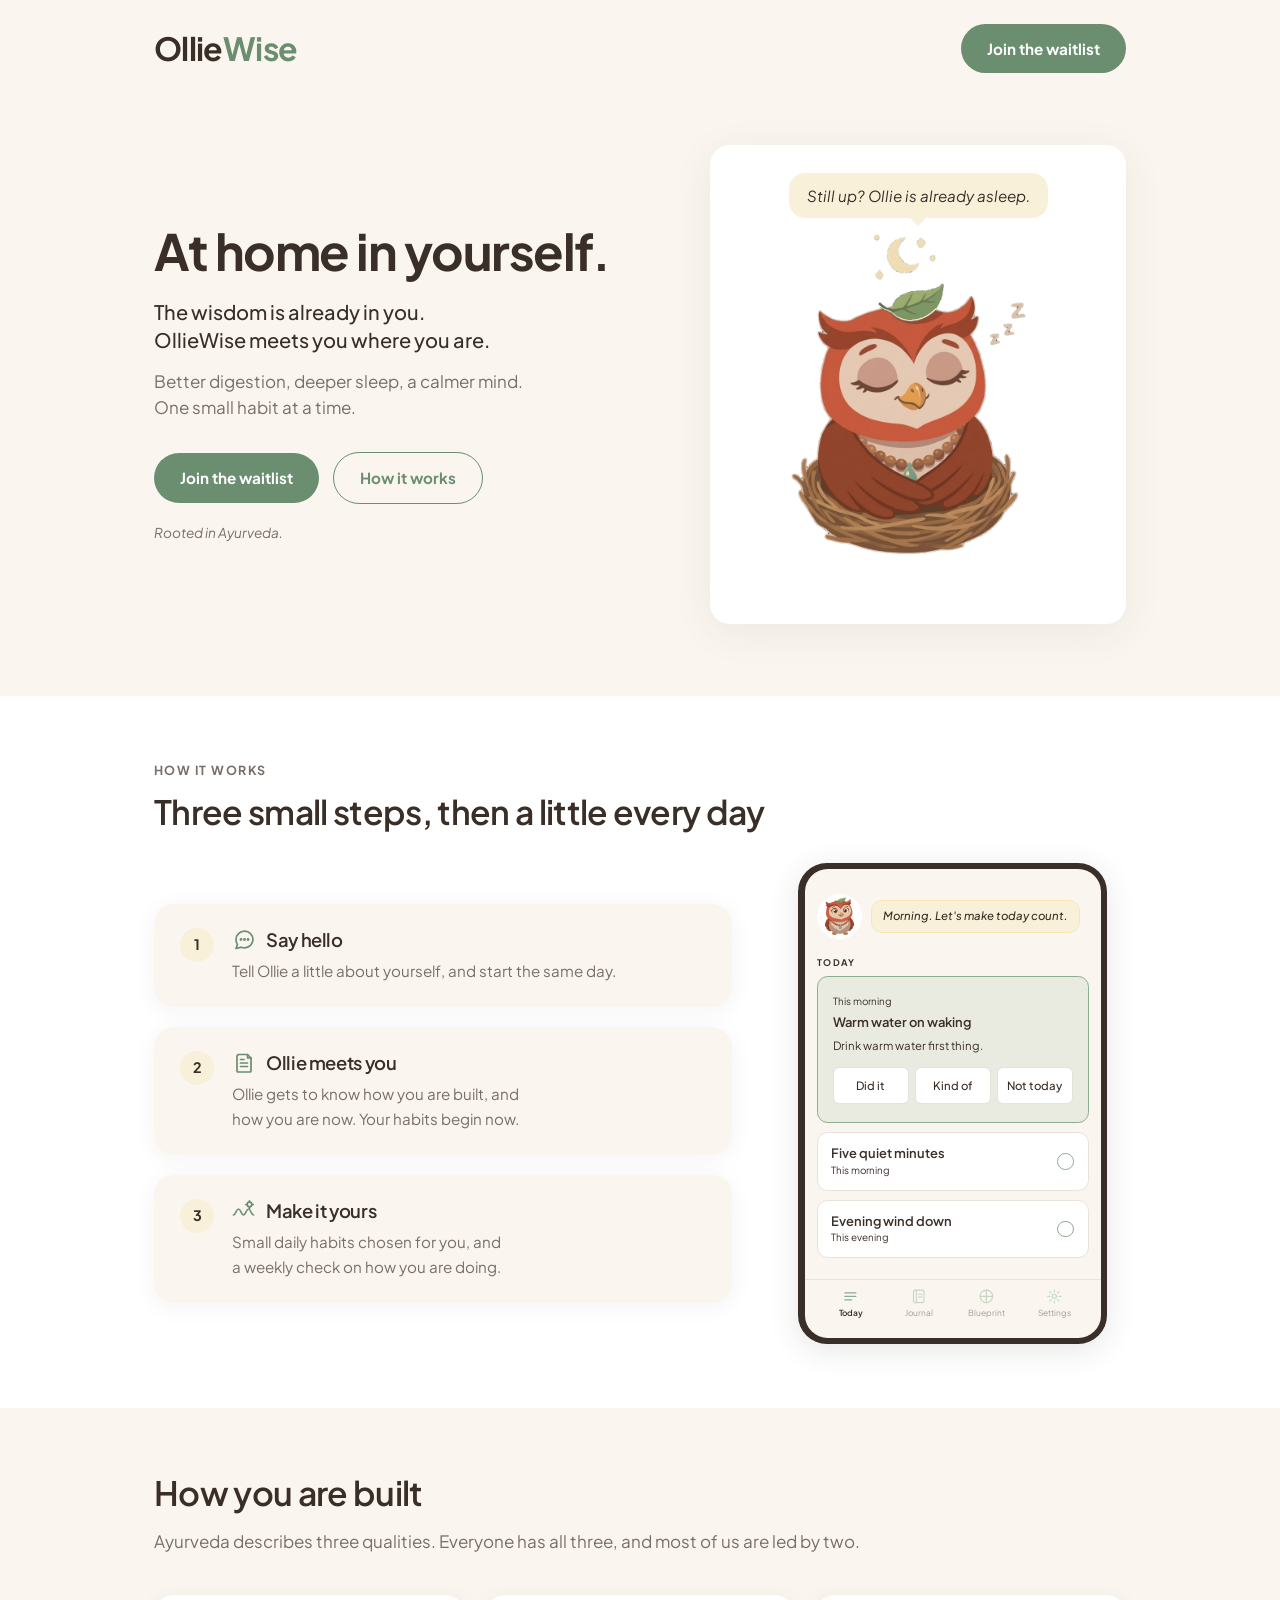
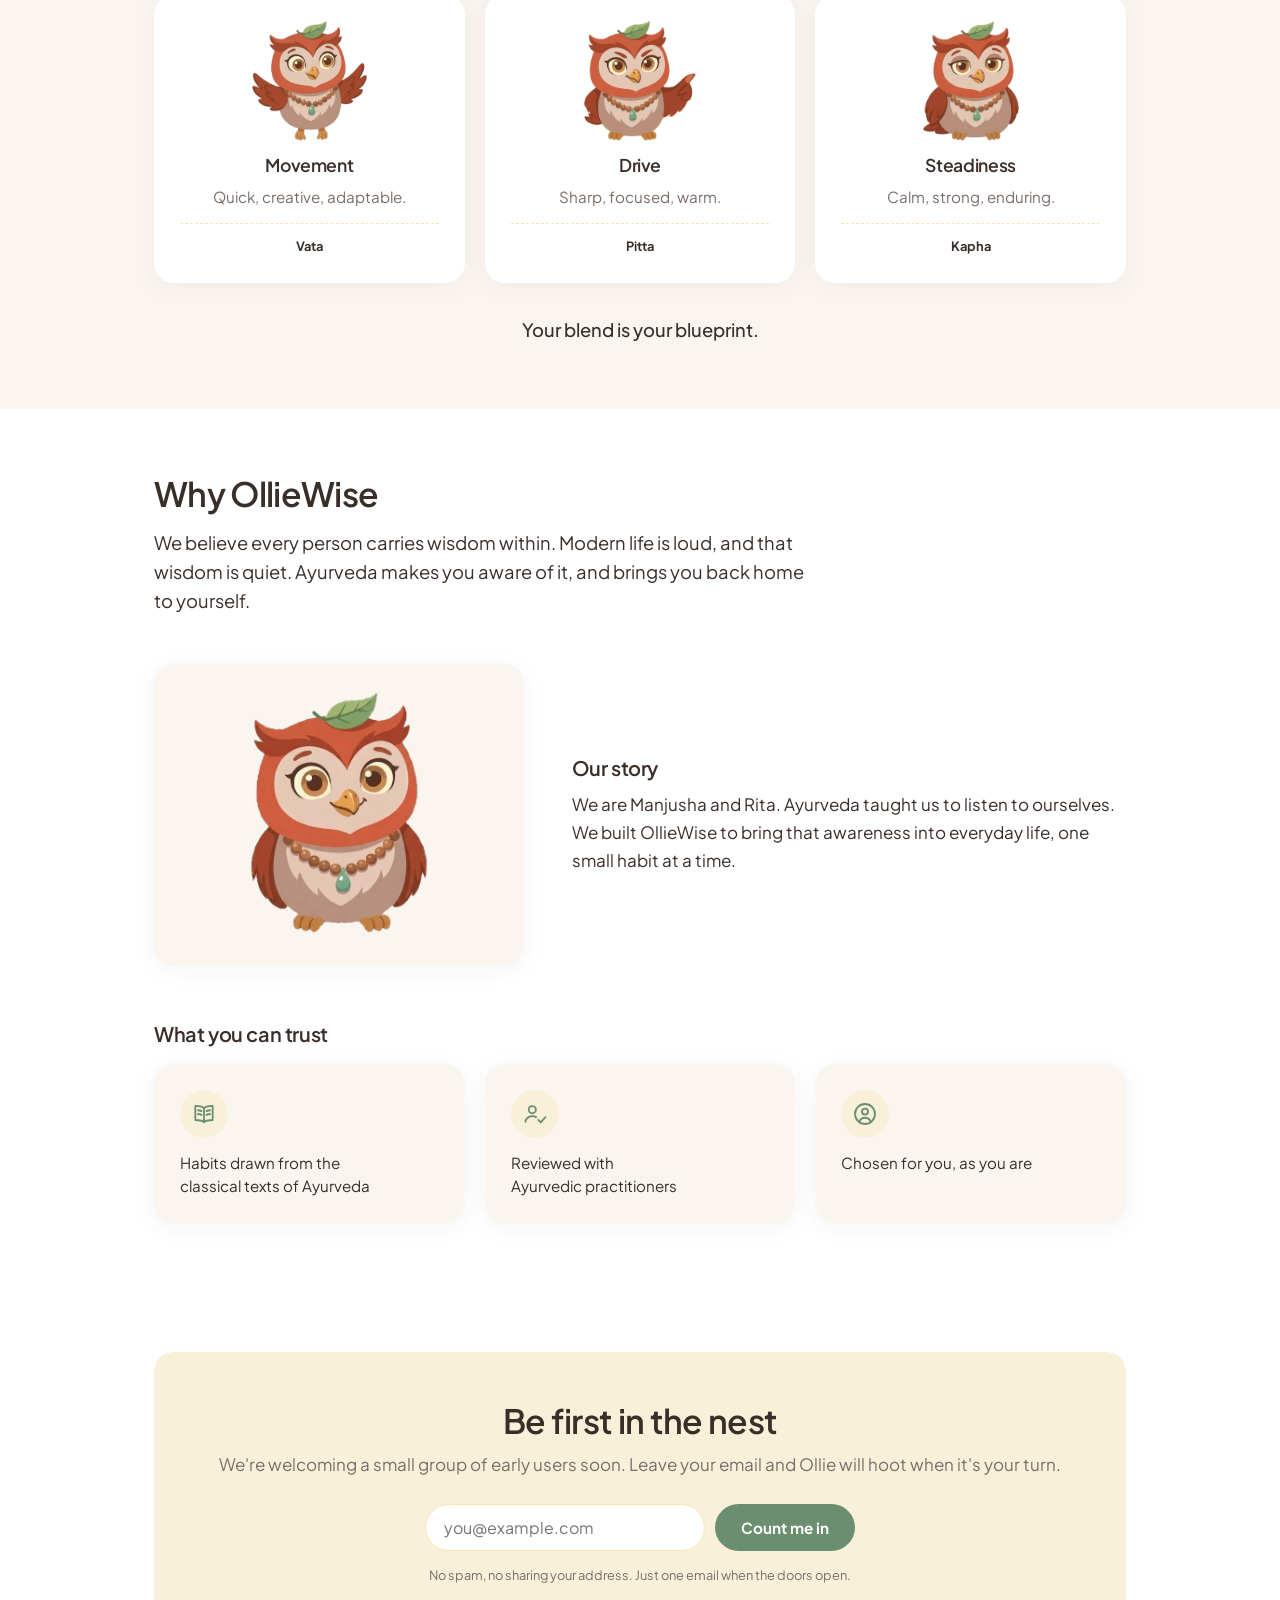
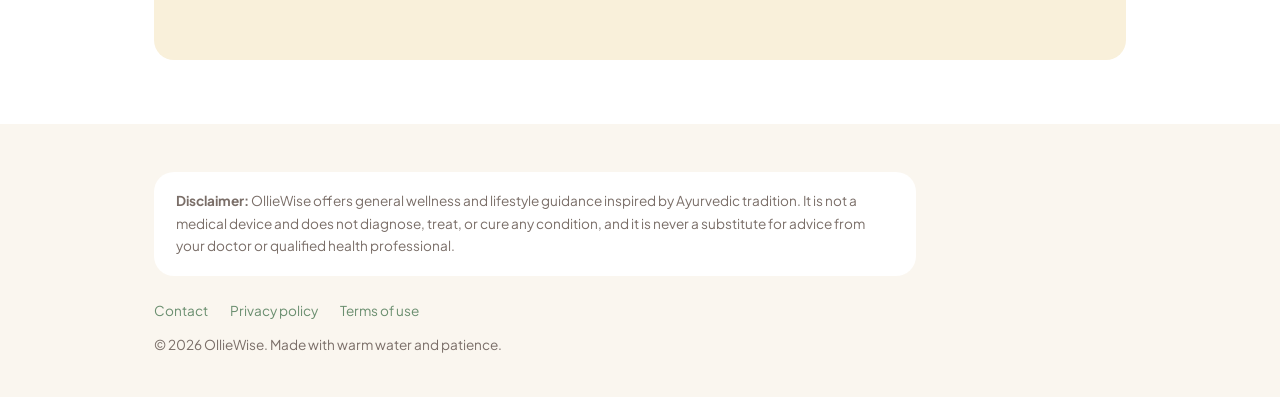
==== preview.html @ 4648aeb1 "Site: preview page footer note is now a Disclaimer Co-Authored-By: Claude Opus 5.5 <noreply@anthropi" ====
<!DOCTYPE html>
<html lang="en">
<head>
<meta charset="UTF-8">
<meta name="viewport" content="width=device-width, initial-scale=1.0">
<!-- Temporary preview of the home page for review. Not linked from anywhere. Delete when done. -->
<meta name="robots" content="noindex, nofollow">
<title>OllieWise · Ayurveda wellness app</title>
<meta name="description" content="OllieWise is an Ayurveda wellness app. Better digestion, deeper sleep, a calmer mind. One small habit at a time.">
<meta property="og:type" content="website">
<meta property="og:url" content="https://olliewise.com/">
<meta property="og:site_name" content="OllieWise">
<meta property="og:title" content="OllieWise · At home in yourself">
<meta property="og:description" content="The wisdom is already in you. OllieWise helps you hear it.">
<meta property="og:image" content="https://olliewise.com/og.png">
<meta property="og:image:width" content="1200">
<meta property="og:image:height" content="630">
<meta property="og:image:alt" content="OllieWise. At home in yourself. Ollie the owl with a green leaf on top of the head.">
<meta name="twitter:card" content="summary_large_image">
<link rel="preconnect" href="https://fonts.googleapis.com">
<link rel="preconnect" href="https://fonts.gstatic.com" crossorigin>
<link href="https://fonts.googleapis.com/css2?family=Plus+Jakarta+Sans:ital,wght@0,400;0,500;0,600;0,700;0,800;1,400;1,500&display=swap" rel="stylesheet">
<style>
  :root {
    --canvas: #FAF6EF;      /* Warm Ivory */
    --ink: #3A2E28;         /* Deep Bark */
    --ink-soft: #7A6E68;    /* Bark Light */
    --sage: #8AAE8F;        /* Sage Mist */
    --cta: #6A8E6F;         /* Deep Sage */
    --cta-pressed: #5A795E;
    --warm: #F9F0DA;        /* turmeric tint */
    --warm-border: #F8E6B2;
    --turmeric: #F5C842;
    --clay: #D4896A;
    --mauve: #B8A0B4;
    --vata: #7F77DD;
    --pitta: #D85A30;
    --kapha: #8AAE8F;
    --card: #FFFFFF;
  }
  * { margin: 0; padding: 0; box-sizing: border-box; }
  /* Form controls do not inherit the face from body. One font means one font. */
  button, input, textarea, select { font-family: inherit; }
  html { scroll-behavior: smooth; }
  body {
    background: var(--canvas);
    color: var(--ink);
    font-family: 'Plus Jakarta Sans', -apple-system, 'Segoe UI', sans-serif;
    font-size: 17px;
    line-height: 1.65;
    -webkit-font-smoothing: antialiased;
    text-rendering: optimizeLegibility;
  }
  h1, h2, h3 { font-family: 'Plus Jakarta Sans', -apple-system, sans-serif; font-weight: 600; line-height: 1.2; letter-spacing: -0.02em; }
  .wrap { max-width: 1020px; margin: 0 auto; padding: 0 24px; }

  /* Nav */
  nav {
    display: flex; align-items: center; justify-content: space-between;
    padding: 22px 0;
  }
  .wordmark { font-family: 'Plus Jakarta Sans', -apple-system, sans-serif; font-size: 2rem; font-weight: 700; letter-spacing: -0.02em; color: var(--ink); text-decoration: none; }
  .wordmark span { color: var(--cta); }
  .btn {
    display: inline-block; background: var(--cta); color: #fff;
    padding: 12px 26px; border-radius: 999px; text-decoration: none;
    font-weight: 700; font-size: 0.95rem; border: none; cursor: pointer;
    transition: background 0.15s ease;
  }
  .btn:hover { background: var(--cta-pressed); }
  .btn-quiet { background: transparent; color: var(--cta); border: 1.5px solid var(--cta); }
  .btn-quiet:hover { background: var(--warm); }

  /* Hero */
  .hero {
    display: grid; grid-template-columns: 1.1fr 0.9fr; gap: 48px;
    align-items: center; padding: 48px 0 72px;
  }
  .hero h1 { font-size: clamp(2.5rem, 5vw, 3.125rem); font-weight: 700; line-height: 1.05; letter-spacing: -0.03em; margin-bottom: 20px; text-wrap: balance; }
  .hero p.lead { font-size: 1.15rem; color: var(--ink-soft); margin-bottom: 28px; max-width: 34em; }
  /* Each sentence sits on a line of its own, so no line ends on a stray word */
  /* Keeps "in yourself." together, so a phone breaks the headline after "At home" */
  .hero h1 .keep { white-space: nowrap; }
  .hero p.lead span { display: block; text-wrap: balance; }
  .hero p.lead.why { font-size: 1.25rem; font-weight: 500; color: var(--ink); line-height: 1.4; margin-bottom: 14px; }
  .hero p.lead.get { font-size: 1.0625rem; line-height: 1.55; margin-bottom: 32px; }
  .hero .cta-row { display: flex; gap: 14px; align-items: center; flex-wrap: wrap; }
  .hero .hint { font-size: 0.85rem; color: var(--ink-soft); margin-top: 18px; font-style: italic; }
  .mascot-card {
    background: #fff; border-radius: 20px; padding: 28px;
    box-shadow: 0 8px 40px rgba(58, 46, 40, 0.07);
    text-align: center;
  }
  .mascot-card img { width: 100%; max-width: 260px; height: auto; }

  /* Ollie blink: face-coloured eyelids that sweep down over the awake images */
  .ollie-stage { position: relative; display: inline-block; width: 100%; max-width: 260px; line-height: 0; }
  .eyelid {
    position: absolute; pointer-events: none;
    background: linear-gradient(#ecd3c1, #e3c4b0);
    border-radius: 12% 12% 48% 48% / 12% 12% 92% 92%;
    transform: scaleY(0); transform-origin: top center;
    transition: transform 150ms ease-in-out;
    display: none; /* enabled per-image by JS on awake slots */
  }
  .eyelid::after {
    content: ''; position: absolute; left: 10%; right: 10%; bottom: 4%; height: 6%;
    border-radius: 50%; background: rgba(90, 58, 42, 0.45);
  }
  .ollie-stage.blink .eyelid { transform: scaleY(1); }

  /* Morning-only overlays: waving wing + crisp rotating sun */
  #ollie-wing, #ollie-sun { position: absolute; display: none; pointer-events: none; }
  .ollie-stage.is-morning #ollie-wing,
  .ollie-stage.is-morning #ollie-sun { display: block; }
  #ollie-wing {
    left: 65.0%; top: 43.5%; width: 27.3%; height: 36.1%;
    transform-origin: 10% 88%;
  }
  .ollie-stage.is-morning #ollie-wing.wave-now { animation: ollie-wave 1.9s ease-in-out; }
  #ollie-sun {
    left: 75.5%; top: 6%; width: 24%; height: auto;
    filter: drop-shadow(0 1px 2px rgba(214, 160, 40, 0.35));
  }
  #ollie-sun .rays {
    transform-box: fill-box; transform-origin: center;
    animation: ollie-spin 36s linear infinite;
  }
  @keyframes ollie-spin { to { transform: rotate(360deg); } }
  @keyframes ollie-wave {
    0%   { transform: rotate(0deg); }
    16%  { transform: rotate(-15deg); }
    32%  { transform: rotate(-4deg); }
    48%  { transform: rotate(-15deg); }
    64%  { transform: rotate(-4deg); }
    80%  { transform: rotate(-14deg); }
    100% { transform: rotate(0deg); }
  }
  /* Afternoon: a warm bowl of soup he just finished */
  #ollie-bowl { position: absolute; display: none; left: 55%; top: 66%; width: 42%; height: auto; pointer-events: none; }
  .ollie-stage.is-afternoon #ollie-bowl { display: block; }
  #ollie-bowl .steam { animation: bowl-steam 2s ease-in-out infinite; }
  @keyframes bowl-steam {
    0%, 100% { opacity: 0.30; transform: translateY(2px); }
    50%      { opacity: 0.75; transform: translateY(-3px); }
  }

  /* Night: deep, slow sleep-breathing + a leaf that quivers along with it */
  .ollie-stage.is-night {
    transform-origin: 50% 100%;    /* nest stays, body rises */
    animation: night-breathe 6s ease-in-out infinite;
  }
  @keyframes night-breathe {
    0%, 100% { transform: scale(1, 1); }
    50%      { transform: scale(1.009, 1.024); }
  }
  #ollie-leaf {
    position: absolute; display: none; pointer-events: none;
    left: 34.5%; top: 14.4%; width: 25.6%; height: auto;
    transform-origin: 10% 94%;     /* pivots at the stem */
  }
  .ollie-stage.is-night #ollie-leaf { display: block; animation: leaf-quiver 6s ease-in-out infinite; }
  @keyframes leaf-quiver {
    0%, 100% { transform: rotate(0deg); }
    50%      { transform: rotate(-2deg); }
  }
  @media (prefers-reduced-motion: reduce) {
    .eyelid { display: none !important; }
    #ollie-wing, #ollie-sun .rays { animation: none; }
    #ollie-bowl .steam { animation: none; }
    .ollie-stage.is-night, #ollie-leaf { animation: none; }
  }
  .mascot-card .speech {
    position: relative; display: inline-block; background: var(--warm);
    border-radius: 16px; padding: 10px 18px; font-style: italic; font-size: 0.95rem;
    color: var(--ink); margin-bottom: 14px;
  }
  /* Tail pointing down at Ollie */
  .mascot-card .speech::after {
    content: ''; position: absolute; left: 50%; bottom: -8px;
    transform: translateX(-50%);
    border-left: 9px solid transparent; border-right: 9px solid transparent;
    border-top: 9px solid var(--warm);
  }

  /* Sections */
  section { padding: 64px 0; }
  section.alt { background: #fff; }
  .kicker {
    text-transform: uppercase; letter-spacing: 0.12em; font-size: 0.78rem;
    font-weight: 700; color: var(--ink-soft); margin-bottom: 10px;
  }
  h2 { font-size: clamp(1.5rem, 3vw, 2.1rem); margin-bottom: 14px; }
  .section-lead { color: var(--ink-soft); max-width: 42em; margin-bottom: 40px; }

  /* How it works */
  #how h2 { margin-bottom: 32px; }
  .how-grid { display: grid; grid-template-columns: 1.25fr 0.75fr; gap: 48px; align-items: center; }
  #how .steps { grid-template-columns: 1fr; }
  #how .step p { text-wrap: balance; }
  @media (min-width: 761px) {
    #how .step { display: grid; grid-template-columns: 34px 1fr; column-gap: 18px; padding: 24px 26px; }
    #how .step .num { grid-row: 1 / span 2; margin-bottom: 0; }
    #how .step h3 { margin-bottom: 6px; }
  }

  /* A simplified drawing of the app's Today screen. Not a screenshot. */
  .app-shot { display: flex; justify-content: center; }
  .app-phone {
    zoom: 0.76; width: 390px; box-sizing: content-box; padding: 8px;
    background: var(--ink); border-radius: 38px;
    box-shadow: 0 8px 40px rgba(58, 46, 40, 0.12);
  }
  .app-screen { background: var(--canvas); border-radius: 30px; overflow: hidden; font-size: 15px; line-height: 1.5; color: var(--ink); }
  .app-body { padding: 32px 16px 28px; display: flex; flex-direction: column; gap: 24px; }
  .app-greet { display: flex; align-items: center; gap: 12px; }
  .app-ollie {
    width: 60px; height: 60px; border-radius: 50%; background: #fff; flex-shrink: 0;
    display: flex; align-items: center; justify-content: center;
  }
  .app-ollie img { width: 40px; height: auto; }
  .app-bubble {
    background: var(--warm); border: 1px solid var(--warm-border); border-radius: 14px;
    padding: 10px 14px; font-style: italic; font-weight: 500; line-height: 1.45;
  }
  .app-label { font-size: 12px; font-weight: 700; letter-spacing: 0.16em; line-height: 1.2; text-transform: uppercase; margin-bottom: 10px; }
  .app-habit { background: #E9EBE1; border: 1.5px solid var(--sage); border-radius: 14px; padding: 24px 20px; }
  .app-habit-title { font-size: 17px; font-weight: 600; line-height: 1.3; margin-bottom: 8px; }
  .app-habit-text { margin-bottom: 18px; }
  .app-when { font-size: 13px; line-height: 1.4; }
  .app-habit .app-when { margin-bottom: 6px; }
  .app-row {
    display: flex; align-items: center; justify-content: space-between; gap: 12px;
    background: #fff; border: 1px solid #E7E2DB; border-radius: 14px;
    padding: 16px 18px; margin-top: 12px;
  }
  .app-row .app-habit-title { margin-bottom: 2px; }
  .app-dot { width: 22px; height: 22px; border-radius: 50%; border: 1.6px solid var(--sage); flex-shrink: 0; }
  .app-answers { display: grid; grid-template-columns: repeat(3, 1fr); gap: 8px; }
  .app-answers span {
    height: 48px; border-radius: 8px; border: 1px solid #E7E2DB; background: #fff;
    display: flex; align-items: center; justify-content: center; font-weight: 500;
  }
  .app-tabs {
    display: grid; grid-template-columns: repeat(4, 1fr); border-top: 1px solid #E7E2DB;
    padding: 8px 16px 24px; text-align: center; font-size: 11px; line-height: 1.3;
  }
  .app-tabs span { min-height: 44px; display: flex; flex-direction: column; align-items: center; justify-content: center; gap: 4px; opacity: 0.45; }
  .app-tabs span.on { opacity: 1; font-weight: 600; }
  .app-tabs svg { width: 22px; height: 22px; color: var(--sage); }
  .steps { display: grid; grid-template-columns: repeat(3, 1fr); gap: 20px; }
  .step {
    background: var(--card); border-radius: 20px; padding: 26px;
    box-shadow: 0 4px 24px rgba(58, 46, 40, 0.05);
  }
  .step h3 { display: flex; align-items: center; gap: 10px; }
  .step .icon {
    width: 24px; height: 24px; color: var(--cta); flex-shrink: 0;
  }
  section.alt .step { background: var(--canvas); }
  .step .num {
    width: 34px; height: 34px; border-radius: 50%; background: var(--warm);
    display: flex; align-items: center;
    justify-content: center; font-weight: 700; font-size: 0.9rem; margin-bottom: 14px;
  }
  .step h3 { font-size: 1.15rem; margin-bottom: 8px; }
  .step p { font-size: 0.95rem; color: var(--ink-soft); }

  /* Plain words */
  .patterns { display: grid; grid-template-columns: repeat(3, 1fr); gap: 20px; margin-top: 8px; }
  .pattern {
    border-radius: 20px; padding: 26px; background: var(--card);
    box-shadow: 0 4px 24px rgba(58, 46, 40, 0.05);
    display: flex; flex-direction: column;
  }
  .pattern h3 { font-size: 1.1rem; margin-bottom: 8px; display: flex; align-items: center; gap: 10px; }
  .pattern .icon { width: 28px; height: 28px; color: var(--cta); flex-shrink: 0; }
  .pattern p { font-size: 0.95rem; color: var(--ink-soft); }
  .pattern .trad {
    margin-top: 14px; padding-top: 12px; font-size: 0.8rem; color: var(--ink-soft);
    border-top: 1px dashed var(--warm-border);
  }
  #built .pattern { align-items: center; text-align: center; }
  .pattern-ollie { height: 120px; width: auto; margin-bottom: 14px; }
  #built .pattern .trad { align-self: stretch; }
  #built .patterns-close { text-align: center; }
  .patterns-close { margin-top: 32px; font-size: 1.15rem; font-weight: 500; color: var(--ink); }
  .pattern .trad em { color: var(--ink); font-style: normal; font-weight: 700; }

  /* About */
  .about-why { color: var(--ink); font-size: 1.15rem; line-height: 1.6; max-width: 36em; margin-bottom: 48px; text-wrap: pretty; }
  .about h3 { font-size: 1.25rem; margin-bottom: 10px; }
  .about-story {
    display: grid; grid-template-columns: 0.8fr 1.2fr; gap: 48px;
    align-items: center; margin-bottom: 56px;
  }
  .about-ollie {
    background: var(--canvas); border-radius: 20px; padding: 28px;
    box-shadow: 0 4px 24px rgba(58, 46, 40, 0.05); text-align: center; line-height: 0;
  }
  .about-stage { position: relative; display: inline-block; width: 100%; max-width: 190px; line-height: 0; }
  .about-stage img { width: 100%; height: auto; }
  .about-stage .eyelid { display: block; }
  .about-stage.blink .eyelid { transform: scaleY(1); }
  .about-story p { color: var(--ink); max-width: 32em; text-wrap: pretty; }
  .about h3.trust-title { margin-bottom: 18px; }
  .trust { display: grid; grid-template-columns: repeat(3, 1fr); gap: 20px; }
  .trust-item {
    background: var(--canvas); border-radius: 20px; padding: 26px;
    box-shadow: 0 4px 24px rgba(58, 46, 40, 0.05);
  }
  .trust-item .icon {
    display: block; box-sizing: border-box; width: 48px; height: 48px; padding: 11px;
    border-radius: 50%; background: var(--warm); color: var(--cta); margin-bottom: 14px;
  }
  .trust-item p { font-size: 0.95rem; color: var(--ink); line-height: 1.5; text-wrap: balance; }

  /* Waitlist */
  .waitlist-box {
    background: var(--warm);
    border-radius: 20px; padding: 48px 32px; text-align: center;
  }
  .waitlist-box h2 { margin-bottom: 10px; }
  .waitlist-box p { color: var(--ink-soft); margin-bottom: 26px; }
  .waitlist-form { display: flex; gap: 10px; justify-content: center; flex-wrap: wrap; }
  .waitlist-form input[type="email"] {
    padding: 12px 18px; border-radius: 999px; border: 1.5px solid var(--warm-border);
    font-size: 1rem; font-family: inherit; min-width: 280px; background: #fff;
    color: var(--ink);
  }
  .waitlist-form input[type="email"]:focus { outline: 2px solid var(--sage); border-color: var(--sage); }
  .form-note { font-size: 0.8rem; color: var(--ink-soft); margin-top: 14px; }

  /* Footer */
  footer { padding: 48px 0 40px; font-size: 0.85rem; color: var(--ink-soft); }
  footer .disclaimer {
    background: #fff; border-radius: 20px;
    padding: 18px 22px; margin-bottom: 24px; max-width: 56em;
  }
  footer .links { display: flex; gap: 22px; flex-wrap: wrap; margin-bottom: 12px; }
  footer a { color: var(--cta); text-decoration: none; }
  footer a:hover { text-decoration: underline; }

  @media (max-width: 760px) {
    .hero { grid-template-columns: 1fr; gap: 28px; padding: 24px 0 48px; }
    .mascot-card { order: -1; max-width: 300px; margin: 0 auto; padding: 20px; }
    .mascot-card img#ollie-img, .ollie-stage { max-width: 168px; }
    .steps, .patterns, .trust { grid-template-columns: 1fr; }
    .how-grid { grid-template-columns: 1fr; gap: 32px; }
    .app-shot { order: -1; }
    .about-story { grid-template-columns: 1fr; gap: 24px; margin-bottom: 48px; }
    .about-ollie { max-width: 300px; width: 100%; margin: 0 auto; padding: 20px; }
    .about-stage { max-width: 150px; }
    section { padding: 48px 0; }
  }
</style>
</head>
<body>

<div class="wrap">
  <nav>
    <a class="wordmark" href="#">Ollie<span>Wise</span></a>
    <a class="btn" href="#waitlist">Join the waitlist</a>
  </nav>

  <header class="hero">
    <div>
      <h1>At home <span class="keep">in yourself.</span></h1>
      <p class="lead why"><span>The wisdom is already in you.</span> <span>OllieWise meets you where you are.</span></p>
      <p class="lead get"><span>Better digestion, deeper sleep, a calmer mind.</span> <span>One small habit at a time.</span></p>
      <div class="cta-row">
        <a class="btn" href="#waitlist">Join the waitlist</a>
        <a class="btn btn-quiet" href="#how">How it works</a>
      </div>
      <p class="hint">Rooted in Ayurveda.</p>
    </div>
    <div class="mascot-card">
      <div class="speech" id="ollie-speech">Evening. Time to wind down well.</div>
      <div class="ollie-stage" id="ollie-stage">
        <img src="ollie.png" id="ollie-img" alt="Ollie the owl, with a green leaf on top of the head">
        <img src="ollie_wing.png?v=6" id="ollie-wing" alt="" aria-hidden="true">
        <svg id="ollie-sun" viewBox="0 0 100 100" aria-hidden="true">
          <g class="rays">
            <circle cx="50" cy="50" r="20" fill="#F6C645"/>
            <g stroke="#F6C645" stroke-width="5" stroke-linecap="round">
              <line x1="50" y1="6"  x2="50" y2="20"/>
              <line x1="50" y1="80" x2="50" y2="94"/>
              <line x1="6"  y1="50" x2="20" y2="50"/>
              <line x1="80" y1="50" x2="94" y2="50"/>
              <line x1="19" y1="19" x2="29" y2="29"/>
              <line x1="71" y1="71" x2="81" y2="81"/>
              <line x1="81" y1="19" x2="71" y2="29"/>
              <line x1="29" y1="71" x2="19" y2="81"/>
            </g>
          </g>
        </svg>
        <svg id="ollie-bowl" viewBox="0 0 120 132" aria-hidden="true">
          <g class="steam" fill="none" stroke="#CDBFA8" stroke-width="4.5" stroke-linecap="round">
            <path d="M50 78 C44 68 54 62 49 52 C44 43 53 37 49 27"/>
            <path d="M70 80 C76 70 65 63 71 53 C77 44 66 38 71 30"/>
          </g>
          <path d="M12 88 A48 12 0 0 0 108 88 L96 116 Q60 130 24 116 Z" fill="#F2DFB6" stroke="#C99A5E" stroke-width="3"/>
          <ellipse cx="60" cy="88" rx="48" ry="12.5" fill="#EBD094" stroke="#C99A5E" stroke-width="3"/>
          <ellipse cx="60" cy="87" rx="40" ry="9" fill="#E8A24C"/>
          <ellipse cx="52" cy="85" rx="15" ry="3.4" fill="#F0B968" opacity="0.9"/>
          <circle cx="70" cy="88" r="2" fill="#8AAE8F"/>
          <circle cx="48" cy="89" r="1.6" fill="#8AAE8F"/>
          <circle cx="62" cy="90" r="1.5" fill="#6F9A76"/>
          <line x1="66" y1="90" x2="96" y2="58" stroke="#B07D42" stroke-width="6.2" stroke-linecap="round"/>
          <ellipse cx="99" cy="54" rx="8" ry="6" fill="#C48E4E" stroke="#B07D42" stroke-width="2" transform="rotate(38 99 54)"/>
        </svg>
        <img src="ollie_night_leaf.png?v=1" id="ollie-leaf" alt="" aria-hidden="true">
        <span class="eyelid" id="lid-l"></span>
        <span class="eyelid" id="lid-r"></span>
      </div>
    </div>
  </header>
</div>

<section class="alt" id="how">
  <div class="wrap">
    <p class="kicker">How it works</p>
    <h2>Three small steps, then a little every day</h2>
    <div class="how-grid">
    <div class="steps">
      <div class="step">
        <div class="num">1</div>
        <h3><svg class="icon" viewBox="0 0 24 24" fill="none" stroke="currentColor" stroke-width="1.7" stroke-linecap="round" stroke-linejoin="round" aria-hidden="true">
          <path d="M21 11.5a8.4 8.4 0 0 1-8.5 8.3 8.9 8.9 0 0 1-3.2-.6L4 20.5l1.4-4A8 8 0 0 1 4 11.5 8.4 8.4 0 0 1 12.5 3.2 8.4 8.4 0 0 1 21 11.5z"/>
          <circle cx="9" cy="11.5" r="0.6" fill="currentColor"/>
          <circle cx="12.5" cy="11.5" r="0.6" fill="currentColor"/>
          <circle cx="16" cy="11.5" r="0.6" fill="currentColor"/>
        </svg>Say hello</h3>
        <p>Tell Ollie a little about yourself, and start the same day.</p>
      </div>
      <div class="step">
        <div class="num">2</div>
        <h3><svg class="icon" viewBox="0 0 24 24" fill="none" stroke="currentColor" stroke-width="1.7" stroke-linecap="round" stroke-linejoin="round" aria-hidden="true">
          <path d="M6 3.5h9.5L19 7v13a1 1 0 0 1-1 1H6a1 1 0 0 1-1-1v-15a1 1 0 0 1 1-1z"/>
          <path d="M15.5 3.5V7H19"/>
          <path d="M8.5 12h7M8.5 15.5h7M8.5 8.5h3.5"/>
        </svg>Ollie meets you</h3>
        <p>Ollie gets to know how you are built, and how you are now. Your habits begin now.</p>
      </div>
      <div class="step">
        <div class="num">3</div>
        <h3><svg class="icon" viewBox="0 0 24 24" fill="none" stroke="currentColor" stroke-width="1.7" stroke-linecap="round" stroke-linejoin="round" aria-hidden="true">
          <path d="M3 15c2.5 0 2.5-6 5-6s2.5 6 5 6 2.5-6 5-6 2.5 6 5 6" transform="translate(-1.5 1)"/>
          <circle cx="17.5" cy="5.5" r="2.3"/>
          <path d="M17.5 1.8v.9M17.5 8.3v.9M13.8 5.5h.9M20.3 5.5h.9"/>
        </svg>Make it yours</h3>
        <p>Small daily habits chosen for you, and a weekly check on how you are doing.</p>
      </div>
    </div>
      <!-- Simplified drawing of the Today screen. Wording matches the app. -->
      <div class="app-shot" role="img" aria-label="The Today screen in the OllieWise app. Ollie says: Morning. Let's make today count. Three habits for today: Warm water on waking, Five quiet minutes, and Evening wind down.">
        <div class="app-phone" aria-hidden="true">
          <div class="app-screen">
            <div class="app-body">
              <div class="app-greet">
                <div class="app-ollie"><img src="ollie_clean.png" alt="" loading="lazy"></div>
                <div class="app-bubble">Morning. Let's make today count.</div>
              </div>
              <div>
                <div class="app-label">Today</div>
                <div class="app-habit">
                  <div class="app-when">This morning</div>
                  <div class="app-habit-title">Warm water on waking</div>
                  <div class="app-habit-text">Drink warm water first thing.</div>
                  <div class="app-answers"><span>Did it</span><span>Kind of</span><span>Not today</span></div>
                </div>
                <div class="app-row"><div><div class="app-habit-title">Five quiet minutes</div><div class="app-when">This morning</div></div><span class="app-dot"></span></div>
                <div class="app-row"><div><div class="app-habit-title">Evening wind down</div><div class="app-when">This evening</div></div><span class="app-dot"></span></div>
              </div>
            </div>
            <div class="app-tabs">
              <span class="on"><svg viewBox="0 0 24 24" fill="none" stroke="currentColor" stroke-width="1.6" stroke-linecap="round"><path d="M4 7h16M4 12h16M4 17h10"/></svg>Today</span>
              <span><svg viewBox="0 0 24 24" fill="none" stroke="currentColor" stroke-width="1.6" stroke-linecap="round"><rect x="5" y="3" width="15" height="18" rx="2"/><path d="M9 3v18M12 9h5M12 13h5"/></svg>Journal</span>
              <span><svg viewBox="0 0 24 24" fill="none" stroke="currentColor" stroke-width="1.6" stroke-linecap="round"><circle cx="12" cy="12" r="9"/><path d="M12 3v18M3 12h18"/></svg>Blueprint</span>
              <span><svg viewBox="0 0 24 24" fill="none" stroke="currentColor" stroke-width="1.6" stroke-linecap="round"><circle cx="12" cy="12" r="3"/><path d="M12 2.5v3M12 18.500v3M2.500 12h3M18.500 12h3M5.300 5.300l2.100 2.100M16.600 16.600l2.100 2.100M5.300 18.700l2.100-2.100M16.600 7.400l2.100-2.100"/></svg>Settings</span>
            </div>
          </div>
        </div>
      </div>
    </div>
  </div>
</section>

<section id="built">
  <div class="wrap">
    <h2>How you are built</h2>
    <p class="section-lead">
      Ayurveda describes three qualities. Everyone has all three, and most of
      us are led by two.
    </p>
    <div class="patterns">
      <div class="pattern p1">
        <img class="pattern-ollie" src="ollie_vata.png" alt="Ollie with both wings spread wide" loading="lazy">
        <h3>Movement</h3>
        <p>Quick, creative, adaptable.</p>
        <p class="trad"><em>Vata</em></p>
      </div>
      <div class="pattern p2">
        <img class="pattern-ollie" src="ollie_pitta.png" alt="Ollie pointing ahead with a determined face" loading="lazy">
        <h3>Drive</h3>
        <p>Sharp, focused, warm.</p>
        <p class="trad"><em>Pitta</em></p>
      </div>
      <div class="pattern p3">
        <img class="pattern-ollie" src="ollie_kapha.png" alt="Ollie standing calm with half closed eyes" loading="lazy">
        <h3>Steadiness</h3>
        <p>Calm, strong, enduring.</p>
        <p class="trad"><em>Kapha</em></p>
      </div>
    </div>
    <p class="patterns-close">Your blend is your blueprint.</p>
  </div>
</section>

<section class="alt about" id="about">
  <div class="wrap">
    <h2>Why OllieWise</h2>
    <p class="about-why">We believe every person carries wisdom within. Modern life is loud,
    and that wisdom is quiet. Ayurveda makes you aware of it, and brings
    you back home to yourself.</p>

    <div class="about-story">
      <!-- Daytime Ollie, eyes open. To change the pose, change the src below. -->
      <div class="about-ollie">
        <span class="about-stage" id="about-stage">
          <img src="ollie_clean.png" id="about-ollie-img" alt="Ollie the owl" loading="lazy">
          <!-- Eyelids for the blink. Positions match ollie.png; adjust if the image changes. -->
          <span class="eyelid" style="left:23%; top:26%; width:25%; height:20%"></span>
          <span class="eyelid" style="left:58%; top:24%; width:23.5%; height:20%"></span>
        </span>
      </div>
      <div>
        <h3>Our story</h3>
        <p>We are Manjusha and Rita. Ayurveda taught us to listen to ourselves.
        We built OllieWise to bring that awareness into everyday life, one
        small habit at a time.</p>
      </div>
    </div>

    <h3 class="trust-title">What you can trust</h3>
    <div class="trust">
      <div class="trust-item">
        <svg class="icon" viewBox="0 0 24 24" fill="none" stroke="currentColor" stroke-width="1.7" stroke-linecap="round" stroke-linejoin="round" aria-hidden="true">
          <path d="M12 6.5C10.3 5.2 7.8 4.5 4 4.5v13c3.8 0 6.3.7 8 2 1.7-1.3 4.2-2 8-2v-13c-3.8 0-6.3.7-8 2z"/>
          <path d="M12 6.5v13"/>
          <path d="M6.5 8.5c1.2.1 2.300.4 3.200.8M6.500 12c1.200.1 2.300.4 3.200.8M17.500 8.500c-1.200.1-2.300.4-3.200.8M17.500 12c-1.200.1-2.300.4-3.200.8"/>
        </svg>
        <p>Habits drawn from the classical texts of Ayurveda</p>
      </div>
      <div class="trust-item">
        <svg class="icon" viewBox="0 0 24 24" fill="none" stroke="currentColor" stroke-width="1.7" stroke-linecap="round" stroke-linejoin="round" aria-hidden="true">
          <circle cx="9.5" cy="8" r="3.3"/>
          <path d="M3 20c0-3.600 2.900-6 6.500-6 1.300 0 2.500.3 3.500.9"/>
          <path d="M15 17.500l2.300 2.300L21.500 15"/>
        </svg>
        <p>Reviewed with Ayurvedic practitioners</p>
      </div>
      <div class="trust-item">
        <svg class="icon" viewBox="0 0 24 24" fill="none" stroke="currentColor" stroke-width="1.7" stroke-linecap="round" stroke-linejoin="round" aria-hidden="true">
          <circle cx="12" cy="12" r="9.2"/>
          <circle cx="12" cy="9.800" r="2.800"/>
          <path d="M6.700 19.200c.9-2.300 2.900-3.700 5.300-3.700s4.400 1.400 5.300 3.700"/>
        </svg>
        <p>Chosen for you, as you are</p>
      </div>
    </div>
  </div>
</section>

<section class="alt" id="waitlist">
  <div class="wrap">
    <div class="waitlist-box">
      <h2 id="waitlist-title">Be first in the nest</h2>
      <p id="waitlist-lead">We're welcoming a small group of early users soon.
      Leave your email and Ollie will hoot when it's your turn.</p>
      <form class="waitlist-form" id="waitlist-form"
            action="/api/waitlist" method="post">
        <input type="email" name="email" placeholder="you@example.com"
               required aria-label="Email address">
        <!-- Honeypot: hidden from humans, irresistible to bots -->
        <input type="text" name="nickname" tabindex="-1" autocomplete="off"
               style="position:absolute; left:-9999px;" aria-hidden="true">
        <button class="btn" type="submit">Count me in</button>
      </form>
      <p class="form-note" id="waitlist-note">No spam, no sharing your address.
      Just one email when the doors open.</p>
    </div>
  </div>
</section>

<footer>
  <div class="wrap">
    <div class="disclaimer">
      <strong>Disclaimer:</strong> OllieWise offers general wellness and
      lifestyle guidance inspired by Ayurvedic tradition. It is not a medical
      device and does not diagnose, treat, or cure any condition, and it is
      never a substitute for advice from your doctor or qualified health
      professional.
    </div>
    <div class="links">
      <a href="mailto:hello@olliewise.com">Contact</a>
      <a href="/privacy">Privacy policy</a>
      <a href="/terms">Terms of use</a>
    </div>
    <p>&copy; 2026 OllieWise. Made with warm water and patience.</p>
  </div>
</footer>

<script>
  // Ollie greets by time of day, echoing the in-app dinacharya voice.
  (function () {
    // Testing: append ?hour=8 (etc.) to the URL to preview any time of day.
    var override = new URLSearchParams(location.search).get('hour');
    var h = override !== null ? Number(override) : new Date().getHours();
    var slot =
      h >= 5 && h < 11  ? ['ollie_morning_base.png?v=6',
                           'Morning. Warm water before coffee, remember.',
                           'Ollie the owl, waving good morning under a little sun'] :
      h >= 11 && h < 17 ? ['ollie.png',
                           'Afternoon. Your biggest meal belongs here.',
                           'Ollie the owl, with a green leaf on top of the head'] :
      h >= 17 && h < 22 ? ['ollie_evening.png',
                           'Evening. Time to wind down well.',
                           'Ollie the owl, with sleepy eyes under a crescent moon'] :
                          ['ollie_night_base.png?v=1',
                           'Still up? Ollie is already asleep.',
                           'Ollie the owl, asleep in her nest under a crescent moon'];
    document.getElementById('ollie-speech').textContent = slot[1];

    // Waitlist: submit via fetch, thank inline instead of redirecting.
    var form = document.getElementById('waitlist-form');
    form.addEventListener('submit', function (e) {
      e.preventDefault();
      var btn = form.querySelector('button');
      btn.disabled = true; btn.textContent = 'One moment…';
      fetch(form.action, {
        method: 'POST',
        body: new FormData(form),
        headers: { 'Accept': 'application/json' }
      }).then(function (r) {
        if (!r.ok) throw new Error();
        return r.json();
      }).then(function (data) {
        form.style.display = 'none';
        document.getElementById('waitlist-lead').style.display = 'none';
        document.getElementById('waitlist-title').textContent = data.already
          ? "You're already in the nest"
          : "You're in the nest";
        document.getElementById('waitlist-note').textContent = data.already
          ? "Ollie hasn't forgotten you. You'll hear from her the moment it's your turn."
          : "Welcome email is on its way. Ollie will hoot when it's your turn.";
      }).catch(function () {
        btn.disabled = false; btn.textContent = 'Count me in';
        document.getElementById('waitlist-note').textContent =
          'Hmm, that didn’t go through. Please try again in a moment.';
      });
    });
    var img = document.getElementById('ollie-img');
    if (!img.src.endsWith(slot[0])) { img.src = slot[0]; img.alt = slot[2]; }

    // --- Blinking eyes -------------------------------------------------
    // Eyelid boxes are % of the image, measured per awake artwork.
    // {l,t,w,h} = left, top, width, height. Evening/night = no blink (sleepy).
    var EYES = {
      'ollie_morning_base.png?v=6': [ {l:16.5,t:27,w:22,h:20}, {l:45,t:25,w:20,h:20} ],
      'ollie.png':                 [ {l:23,t:26,w:25,h:20}, {l:58,t:24,w:23.5,h:20} ],
      'ollie_evening.png':         [ {l:33,t:41.5,w:15,h:9.5}, {l:55.5,t:40.5,w:13.5,h:9.5} ]
    };
    var stage = document.getElementById('ollie-stage');
    var lids = [document.getElementById('lid-l'), document.getElementById('lid-r')];
    var reduce = window.matchMedia && window.matchMedia('(prefers-reduced-motion: reduce)').matches;
    var blinkTimer;

    function placeLids(name) {
      clearTimeout(blinkTimer);
      stage.classList.remove('blink');
      var geo = EYES[name];
      if (!geo || reduce) { lids.forEach(function (el) { el.style.display = 'none'; }); return; }
      lids.forEach(function (el, i) {
        var b = geo[i];
        el.style.left = b.l + '%'; el.style.top = b.t + '%';
        el.style.width = b.w + '%'; el.style.height = b.h + '%';
        el.style.display = 'block';
      });
      scheduleBlink();
    }

    function doBlink(then) {
      stage.classList.add('blink');
      setTimeout(function () { stage.classList.remove('blink'); if (then) then(); }, 340);
    }

    function scheduleBlink() {
      // Randomised gap so blinks feel natural, not metronomic.
      blinkTimer = setTimeout(function () {
        doBlink();
        scheduleBlink();
      }, 1800 + Math.random() * 5200);
    }

    // --- Waving wing (random bursts, morning only) ---
    var wing = document.getElementById('ollie-wing');
    var waveTimer;
    wing.addEventListener('animationend', function () { wing.classList.remove('wave-now'); });
    function scheduleWave() {
      waveTimer = setTimeout(function () {
        wing.classList.remove('wave-now');
        void wing.offsetWidth;        // reflow so the animation can retrigger
        wing.classList.add('wave-now');
        scheduleWave();
      }, 3000 + Math.random() * 5500);
    }

    // Morning gets the waving wing + crisp sun overlays.
    var isMorning = slot[0] === 'ollie_morning_base.png?v=6';
    stage.classList.toggle('is-morning', isMorning);
    stage.classList.toggle('is-afternoon', slot[0] === 'ollie.png');
    stage.classList.toggle('is-night', slot[0] === 'ollie_night_base.png?v=1');
    clearTimeout(waveTimer);
    if (isMorning && !reduce) scheduleWave();

    placeLids(slot[0]);
  })();
</script>
<script>
  // About section: Ollie blinks now and then.
  (function () {
    var st = document.getElementById('about-stage');
    if (!st) return;
    if (window.matchMedia && window.matchMedia('(prefers-reduced-motion: reduce)').matches) return;
    (function loop() {
      setTimeout(function () {
        st.classList.add('blink');
        setTimeout(function () { st.classList.remove('blink'); }, 340);
        loop();
      }, 2200 + Math.random() * 5200);
    })();
  })();
</script>
</body>
</html>
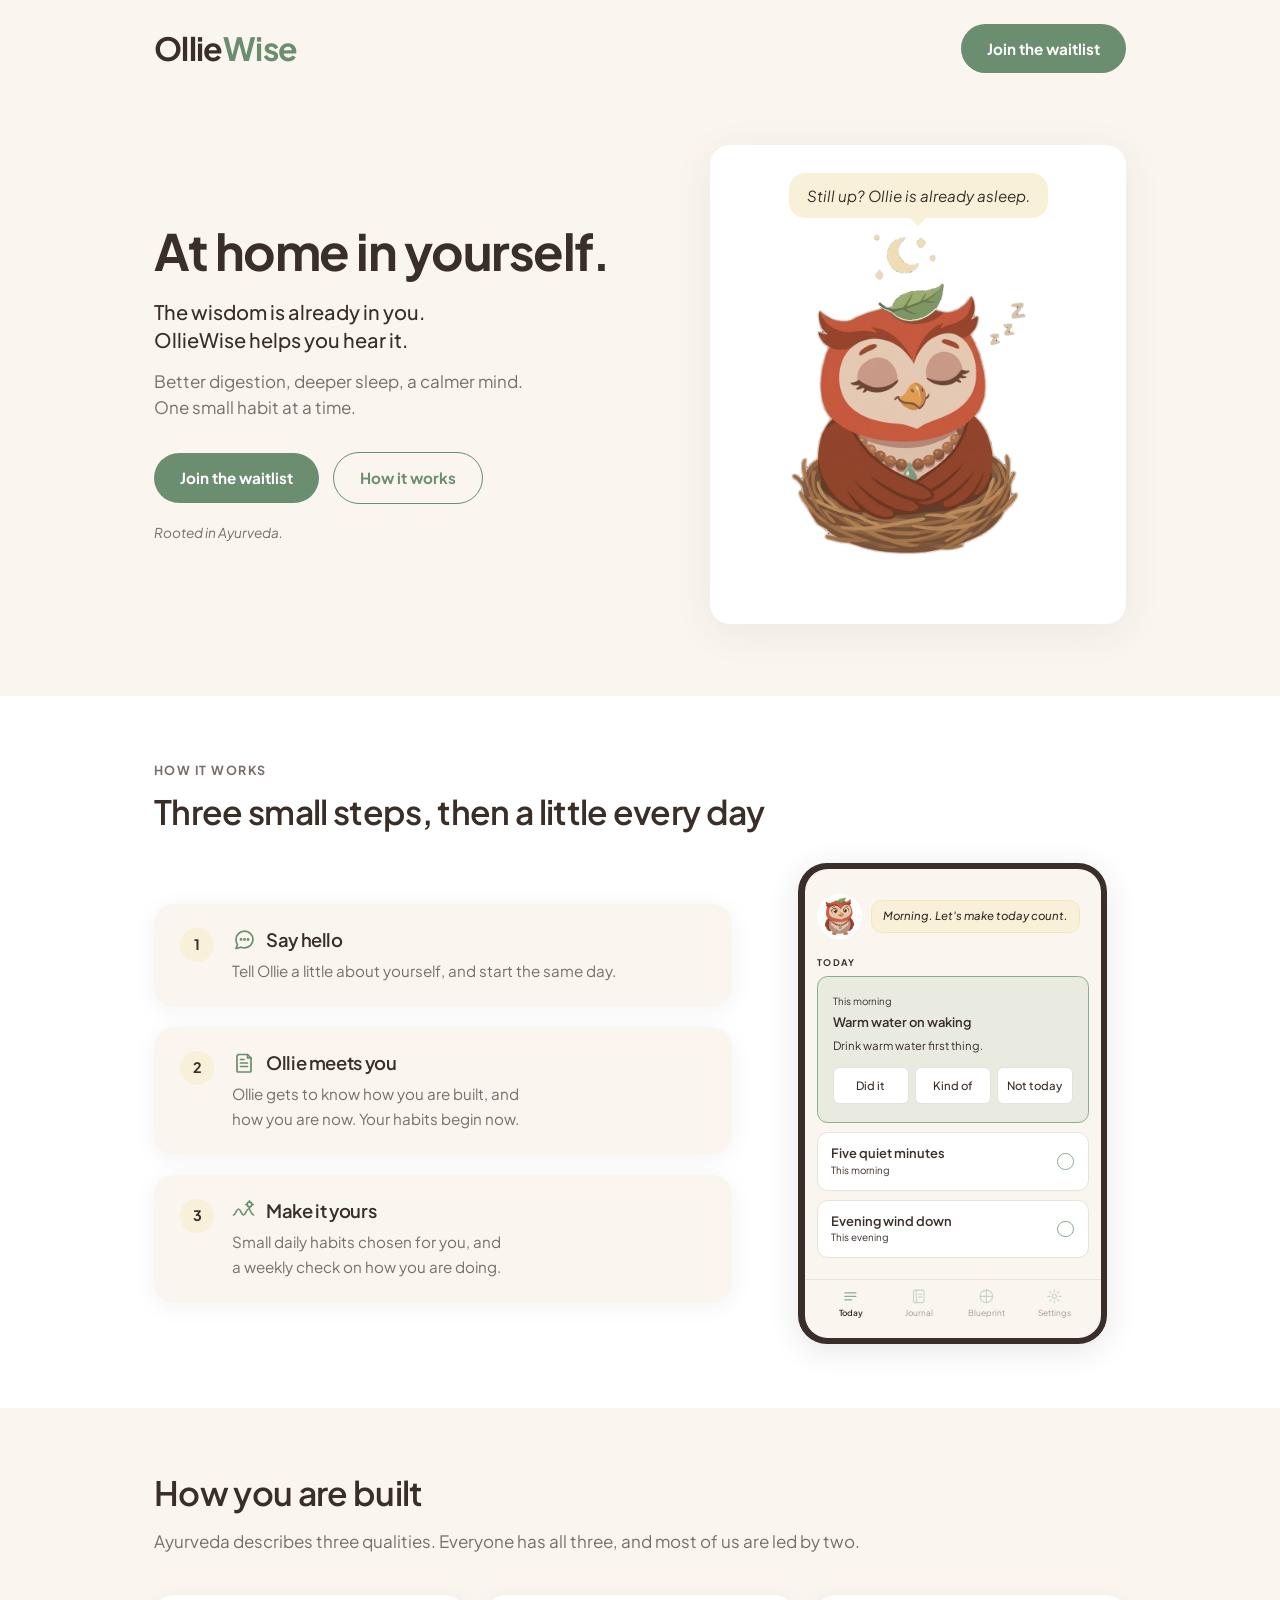
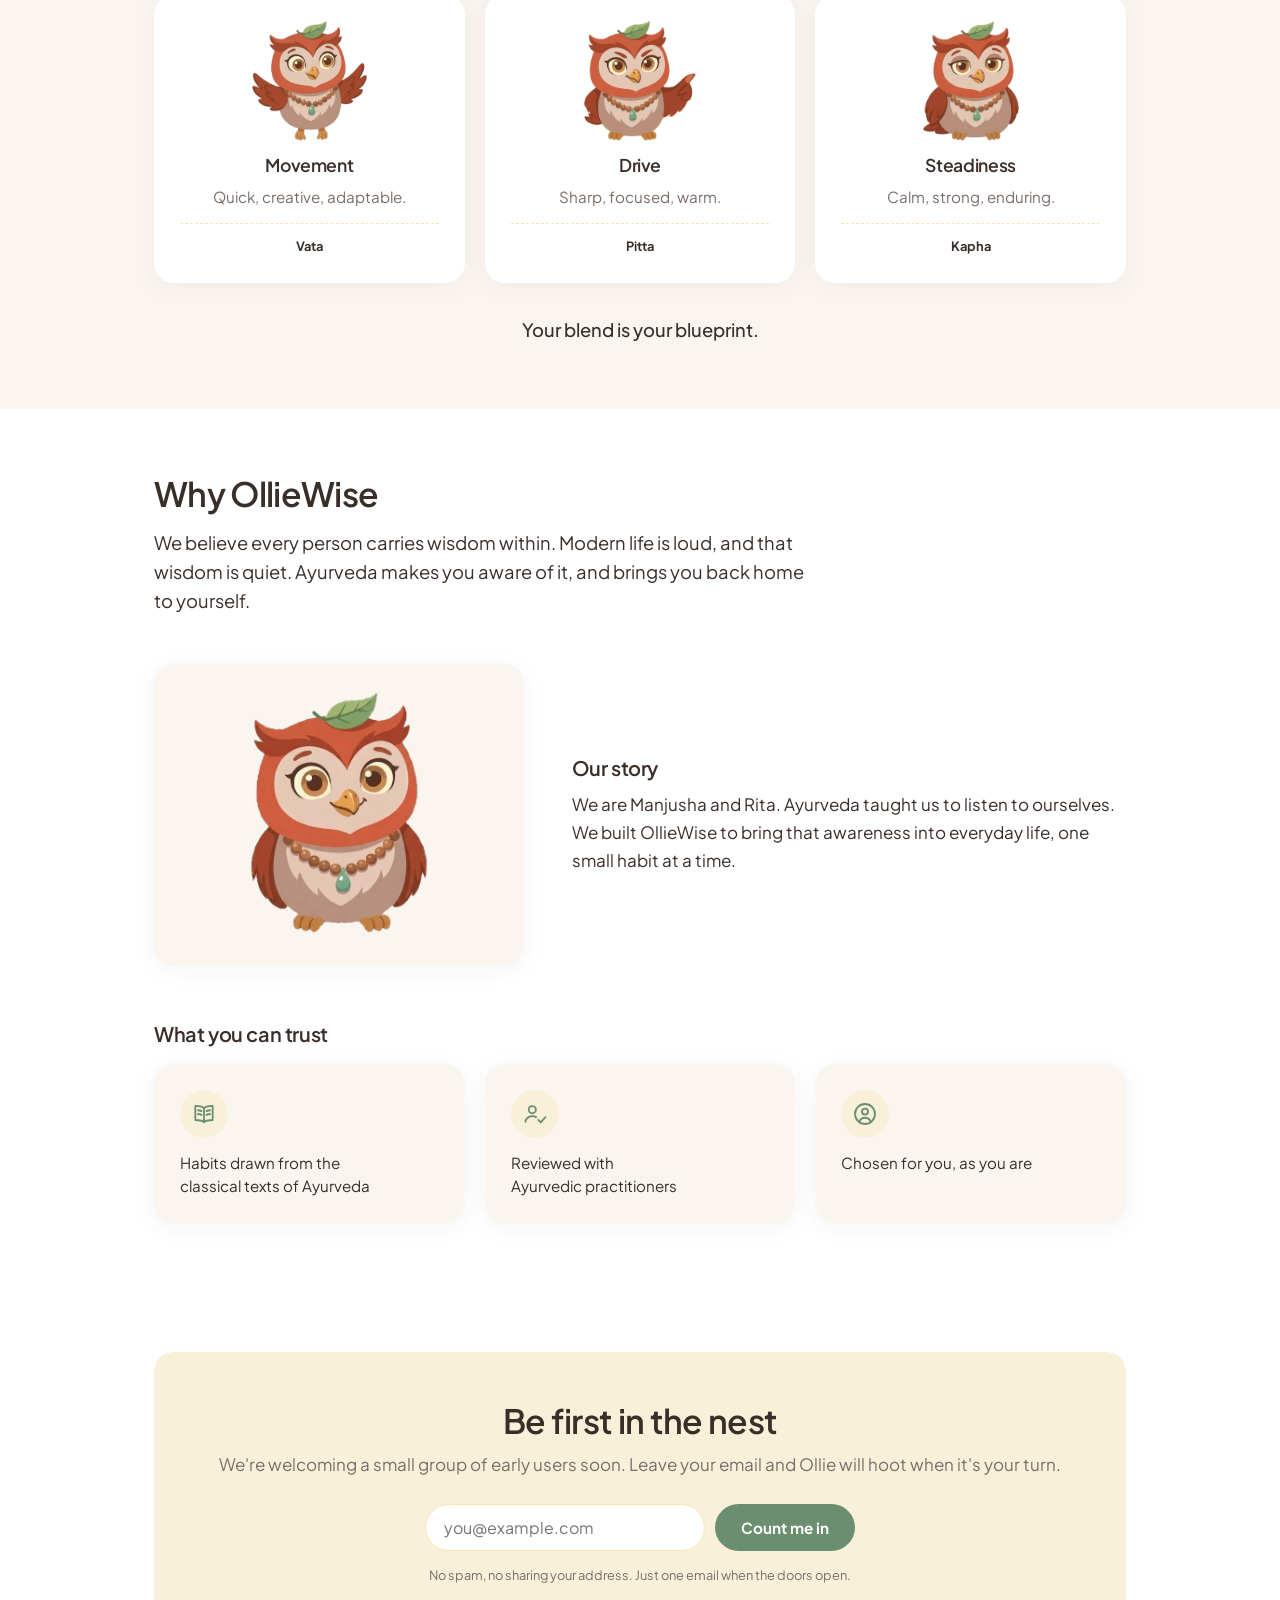
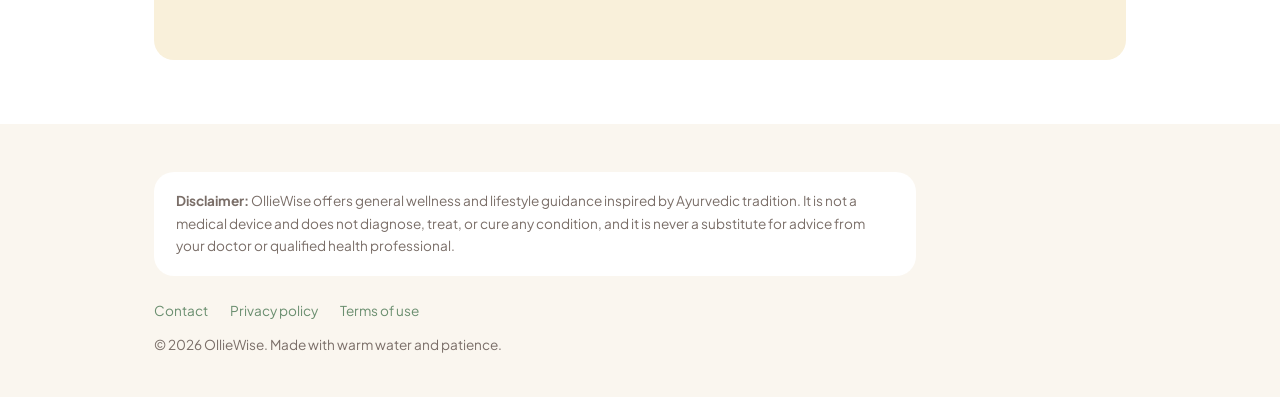
==== commit d08f73c6: "Site: preview page hero returns to helps you hear it Co-Authored-By: Claude Opus 5.5 <noreply@anthro" ====
--- a/preview.html
+++ b/preview.html
@@ -366,7 +366,7 @@
   <header class="hero">
     <div>
       <h1>At home <span class="keep">in yourself.</span></h1>
-      <p class="lead why"><span>The wisdom is already in you.</span> <span>OllieWise meets you where you are.</span></p>
+      <p class="lead why"><span>The wisdom is already in you.</span> <span>OllieWise helps you hear it.</span></p>
       <p class="lead get"><span>Better digestion, deeper sleep, a calmer mind.</span> <span>One small habit at a time.</span></p>
       <div class="cta-row">
         <a class="btn" href="#waitlist">Join the waitlist</a>
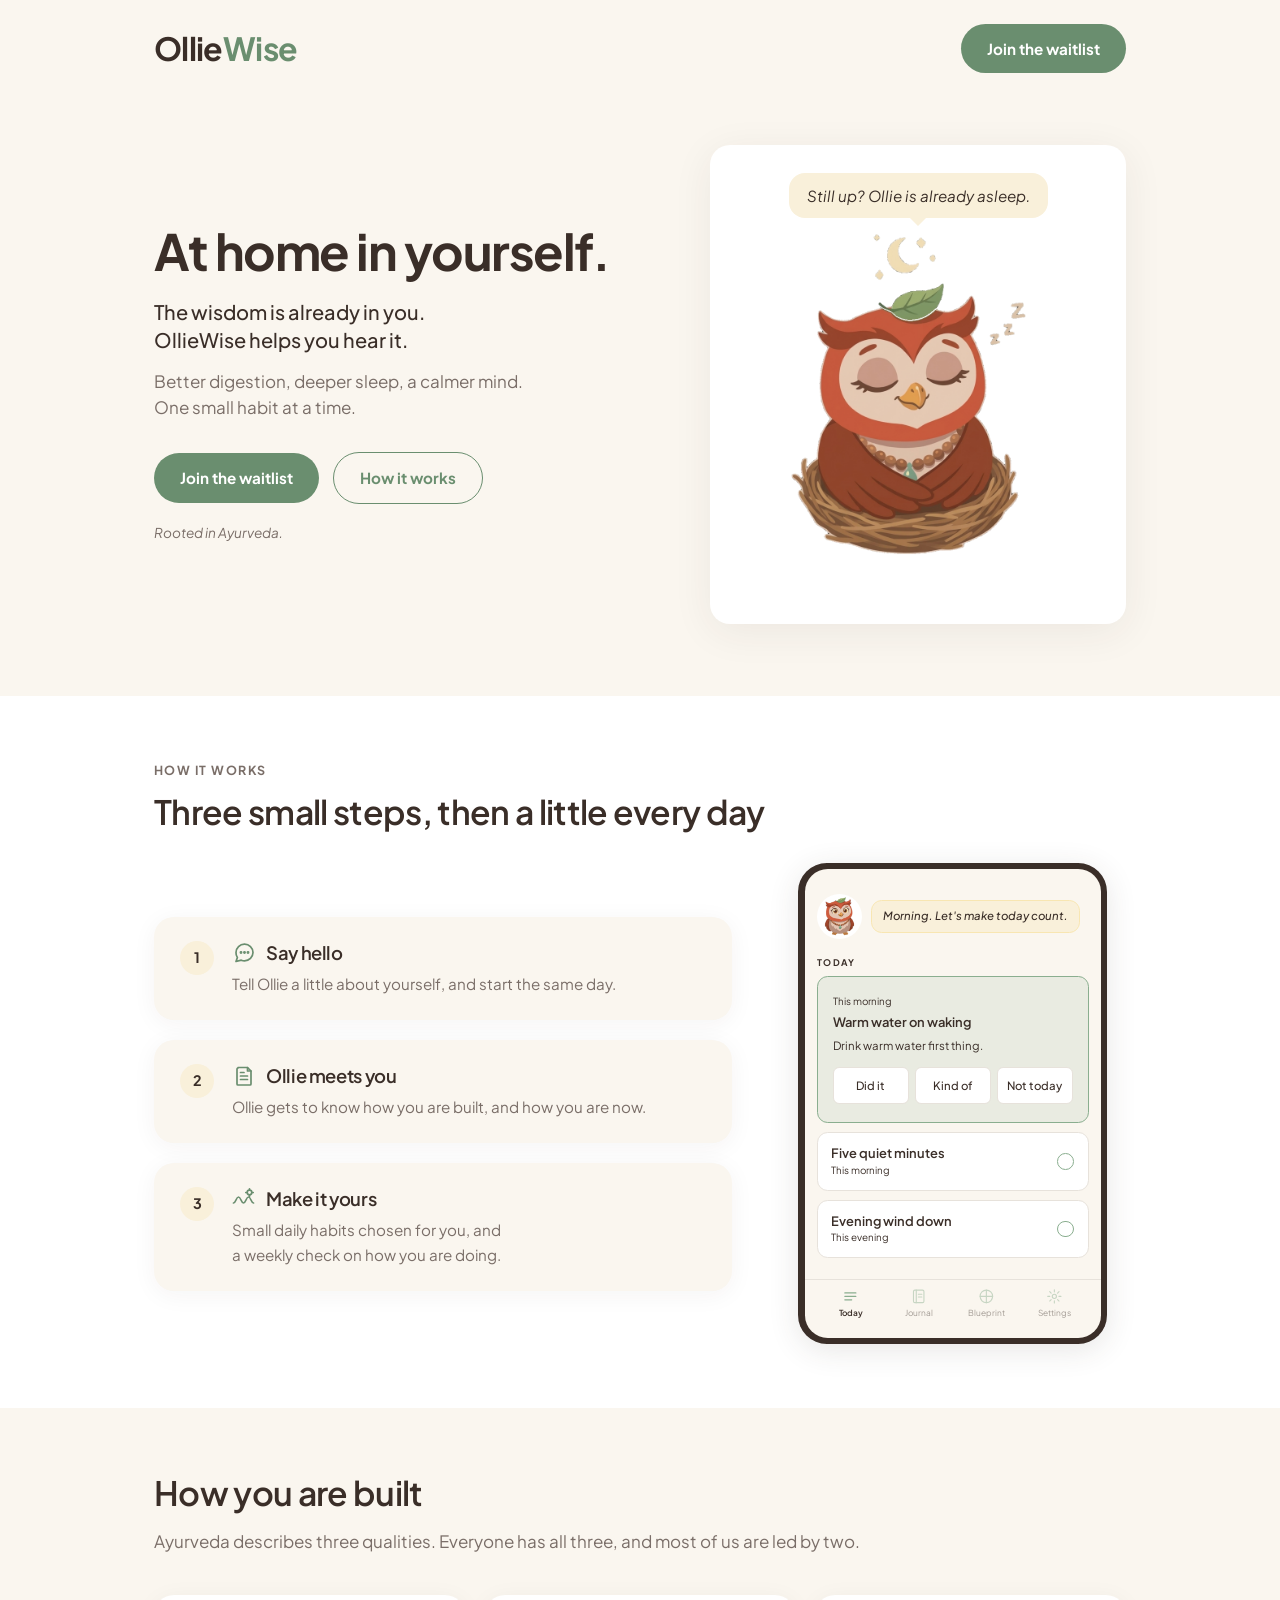
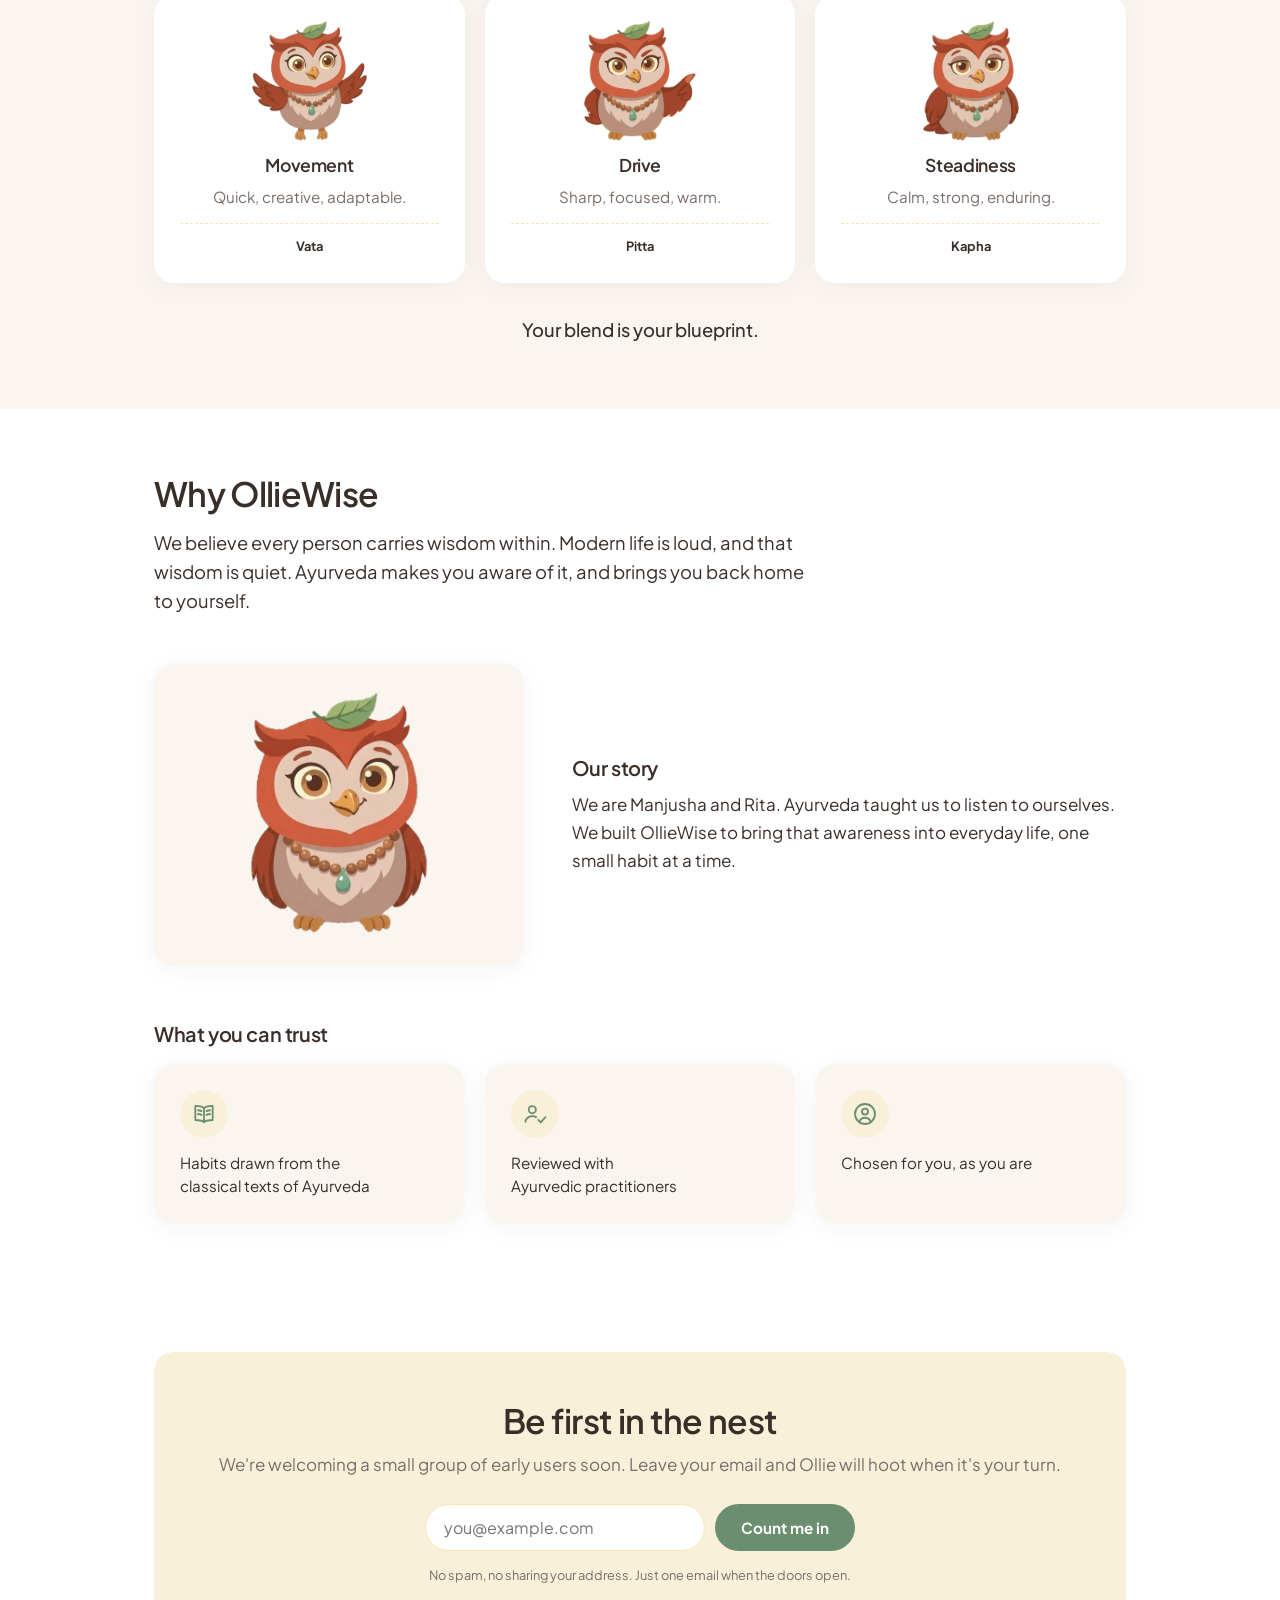
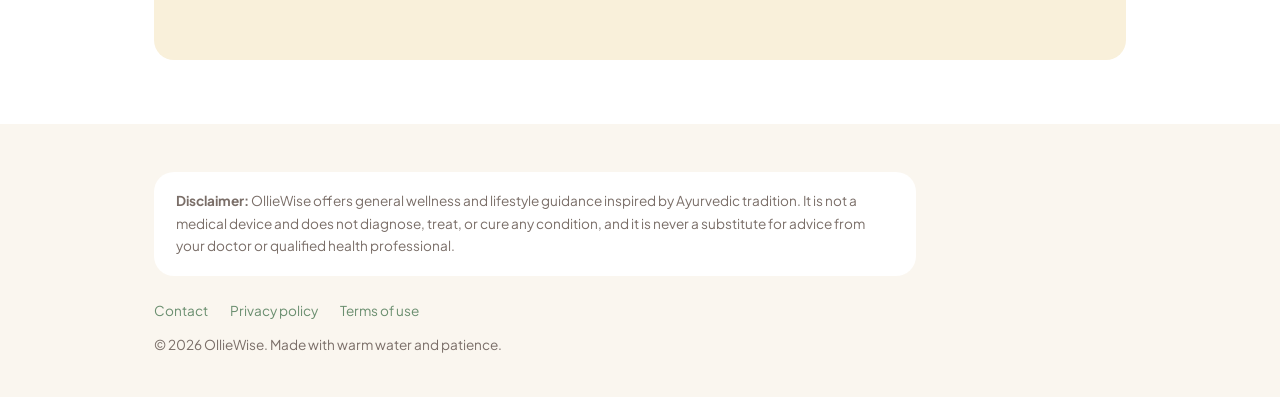
==== commit 5df448d1: "Site: preview page step 2 loses its second sentence Co-Authored-By: Claude Opus 5.5 <noreply@anthrop" ====
--- a/preview.html
+++ b/preview.html
@@ -440,7 +440,7 @@
           <path d="M15.5 3.5V7H19"/>
           <path d="M8.5 12h7M8.5 15.5h7M8.5 8.5h3.5"/>
         </svg>Ollie meets you</h3>
-        <p>Ollie gets to know how you are built, and how you are now. Your habits begin now.</p>
+        <p>Ollie gets to know how you are built, and how you are now.</p>
       </div>
       <div class="step">
         <div class="num">3</div>
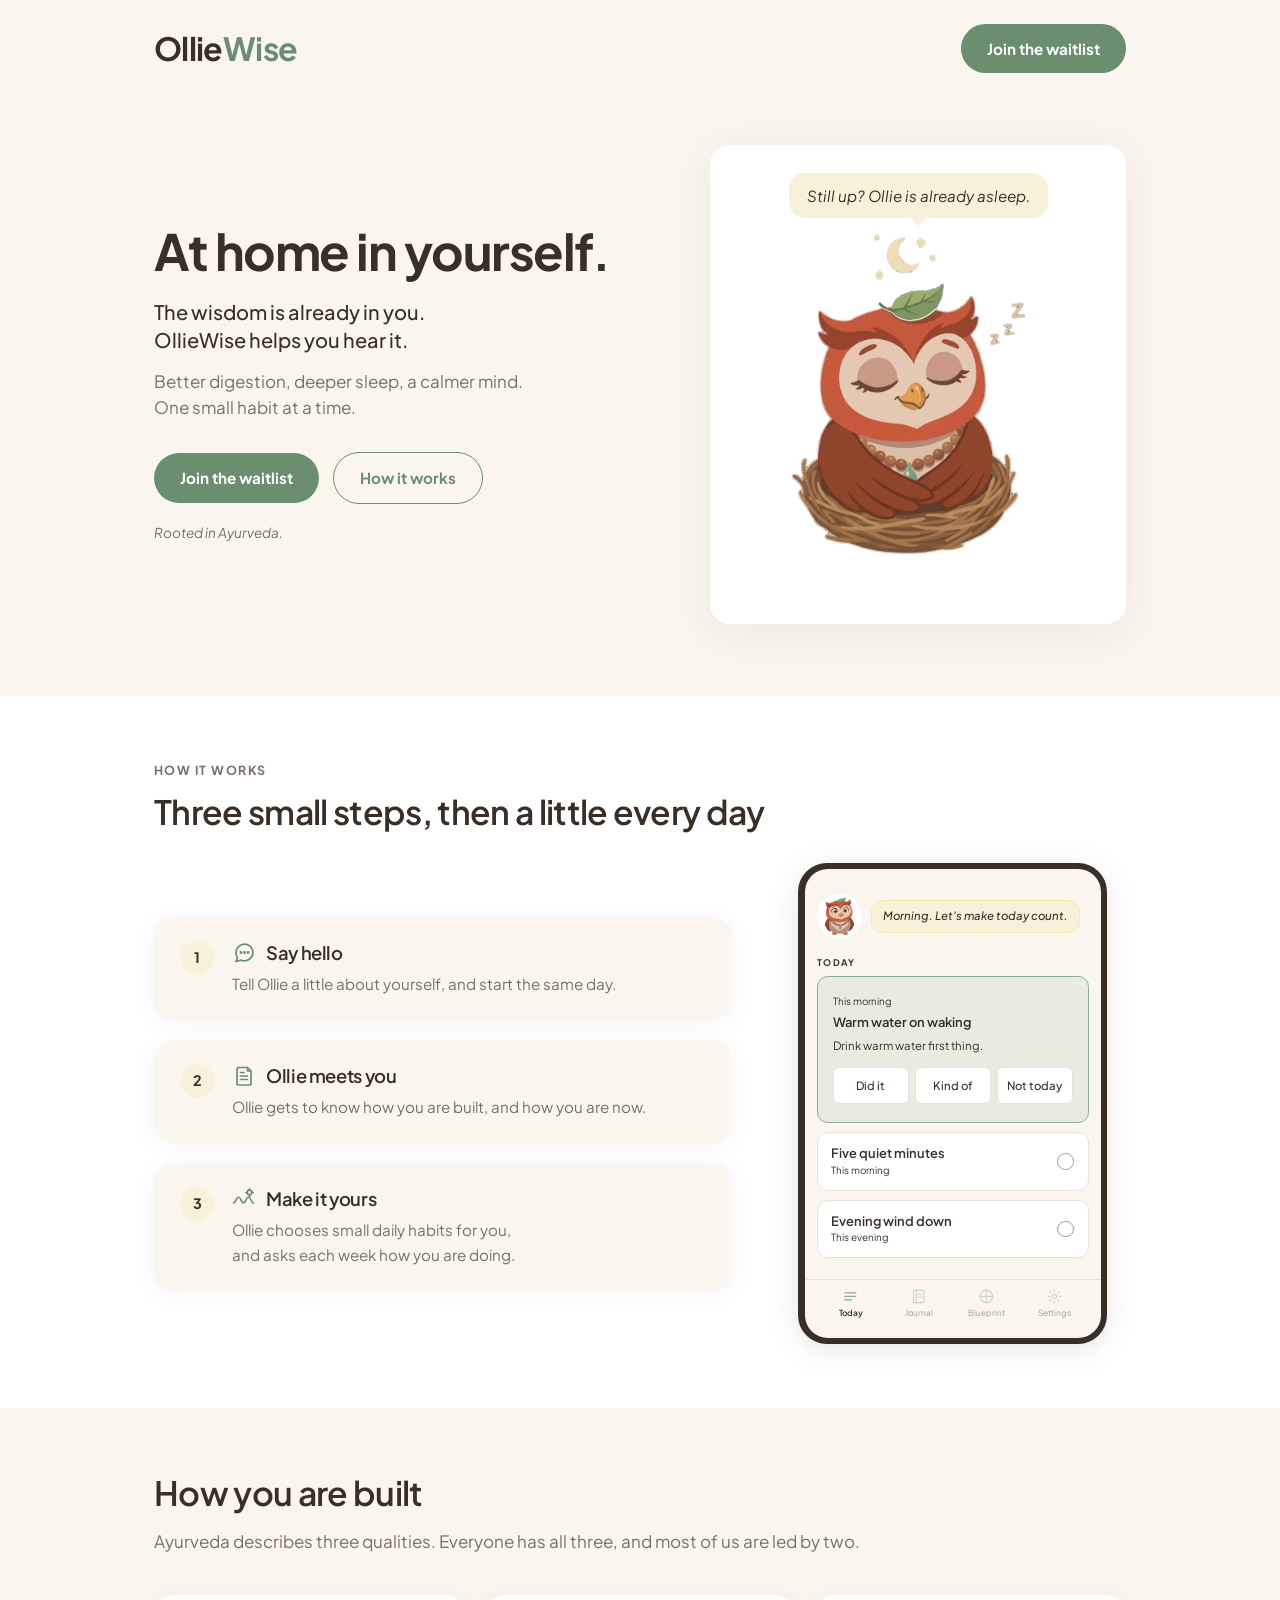
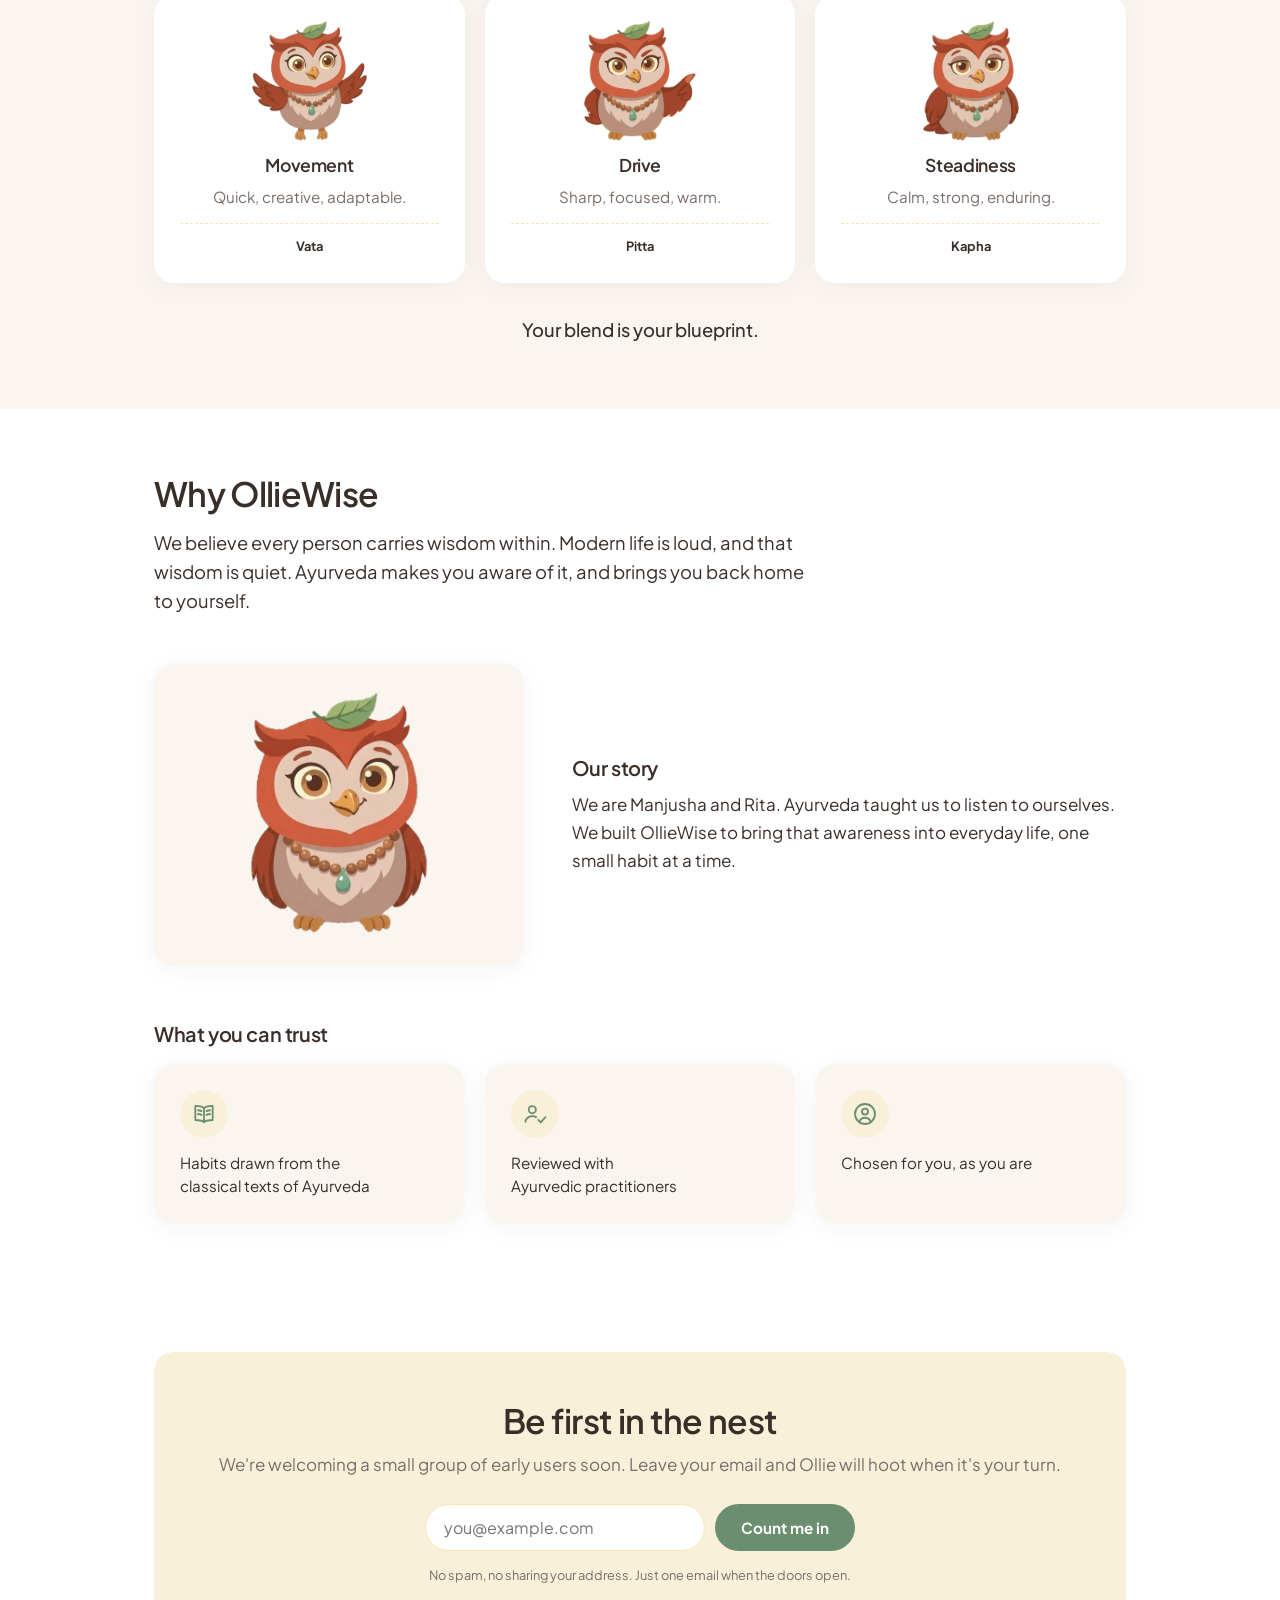
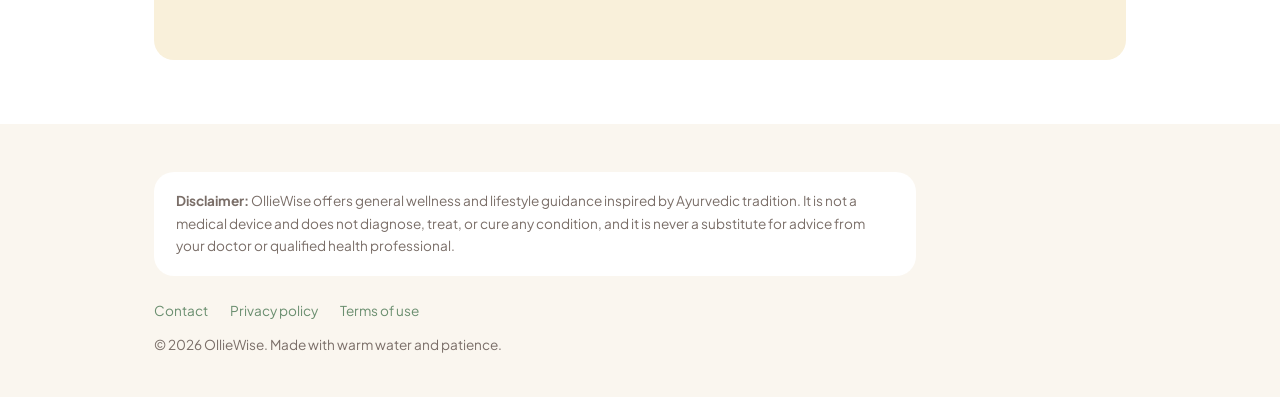
==== commit 53021ba1: "Site: preview page step 3 has Ollie as the one acting Co-Authored-By: Claude Opus 5.5 <noreply@anthr" ====
--- a/preview.html
+++ b/preview.html
@@ -449,7 +449,7 @@
           <circle cx="17.5" cy="5.5" r="2.3"/>
           <path d="M17.5 1.8v.9M17.5 8.3v.9M13.8 5.5h.9M20.3 5.5h.9"/>
         </svg>Make it yours</h3>
-        <p>Small daily habits chosen for you, and a weekly check on how you are doing.</p>
+        <p>Ollie chooses small daily habits for you, and asks each week how you are doing.</p>
       </div>
     </div>
       <!-- Simplified drawing of the Today screen. Wording matches the app. -->
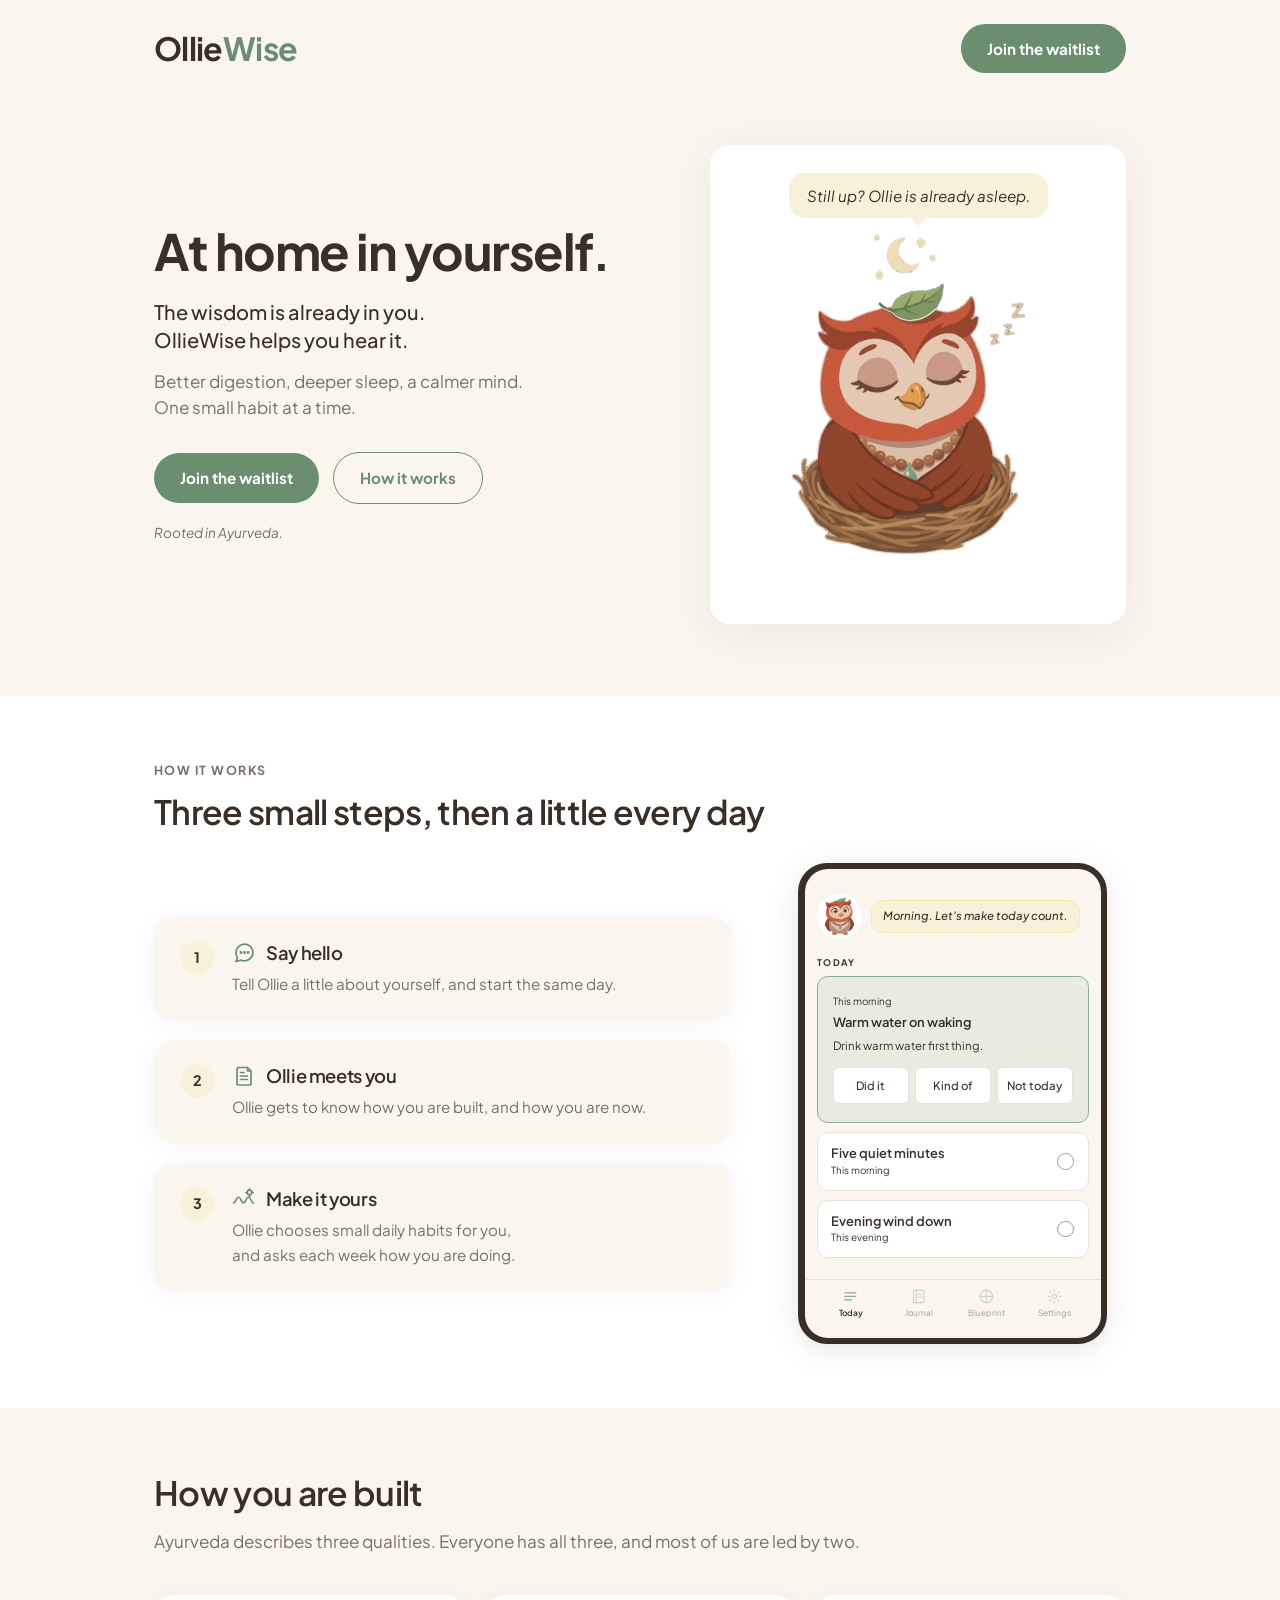
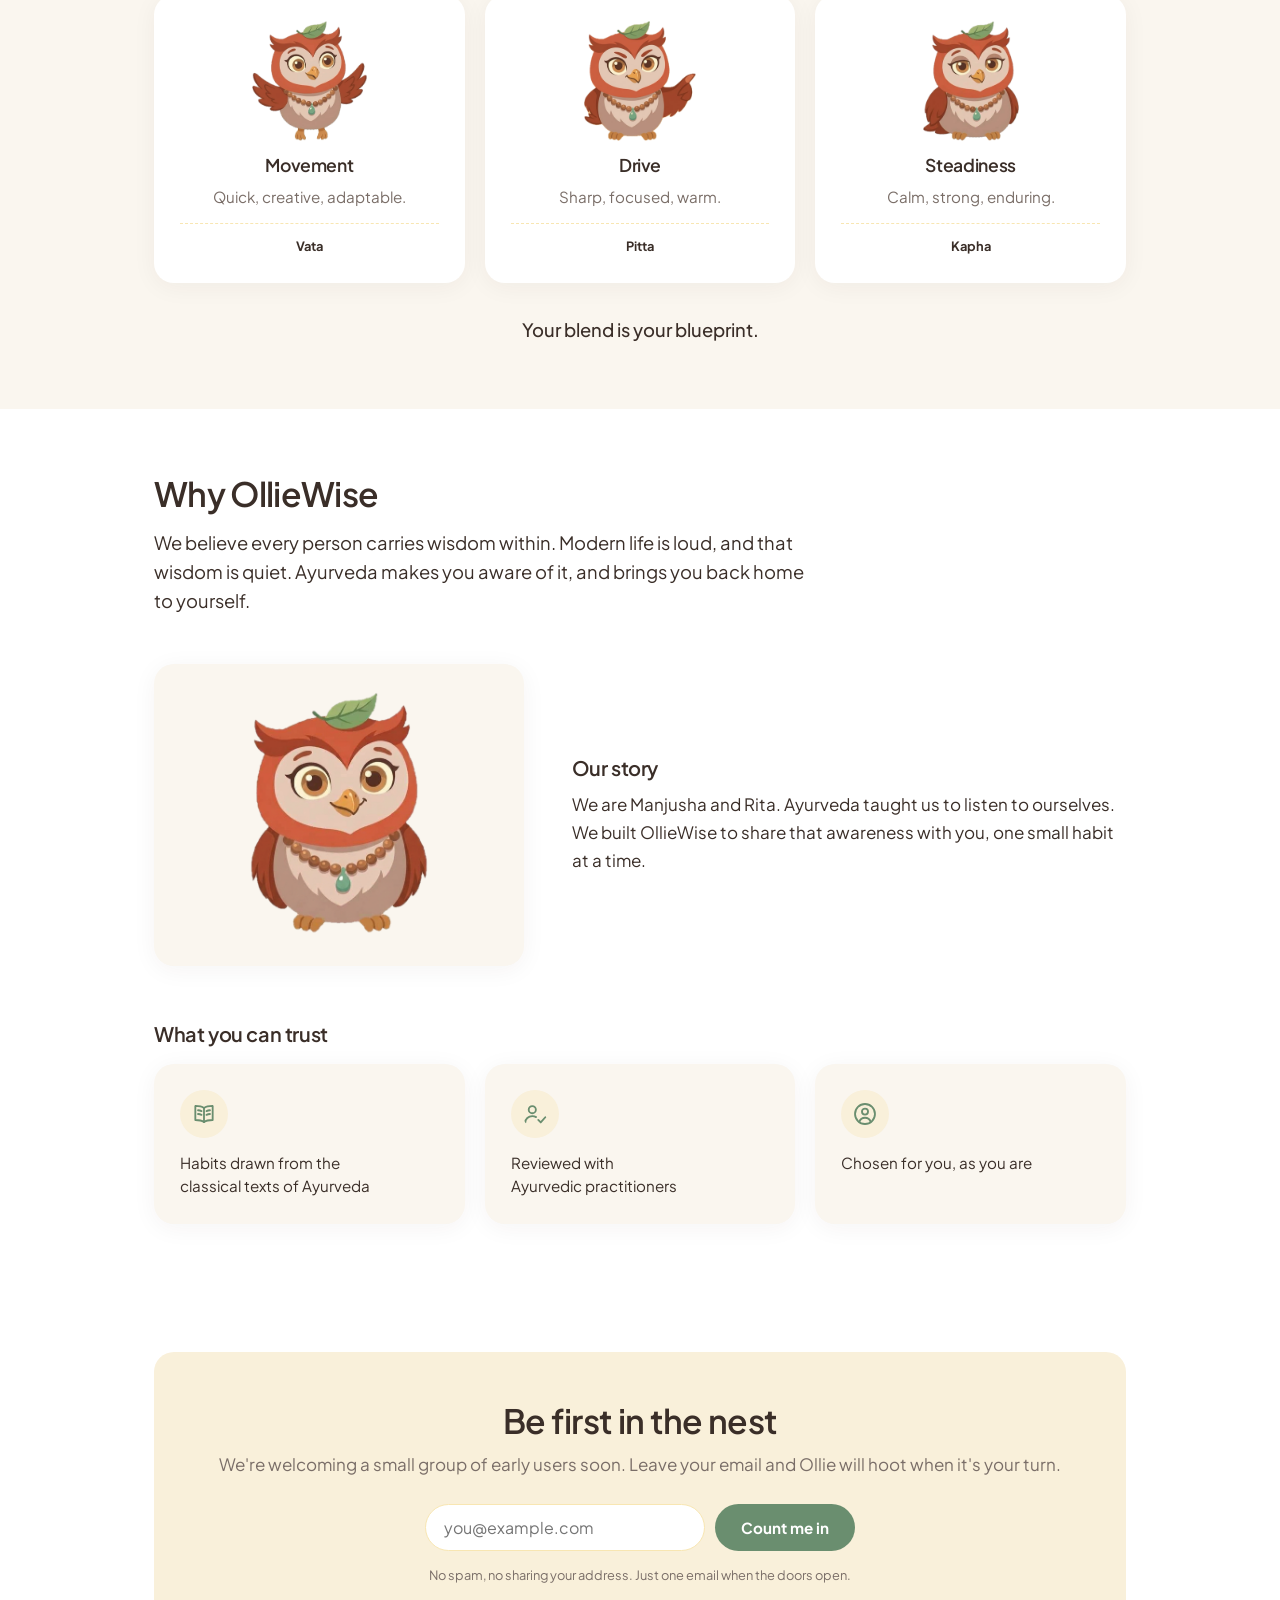
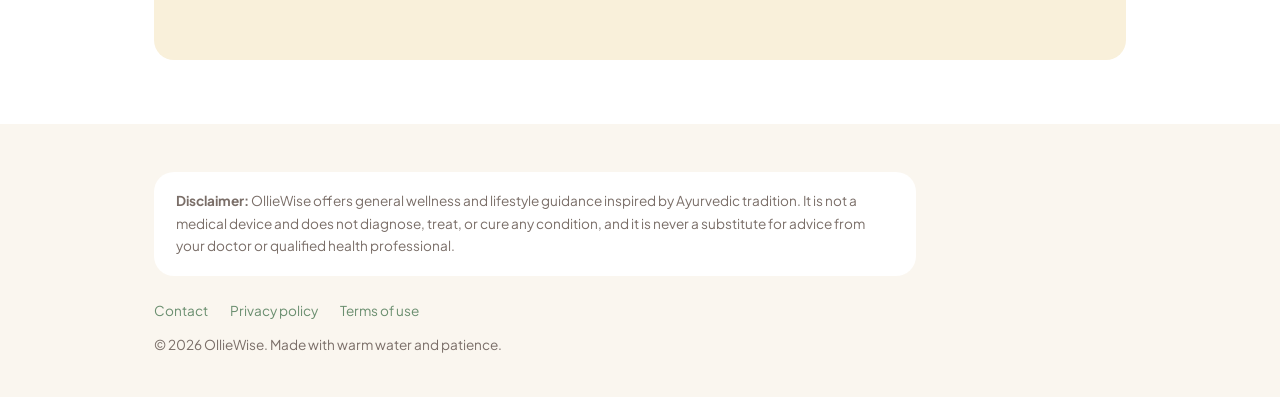
==== commit ace33663: "Site: preview page Our story shares that awareness with you Co-Authored-By: Claude Opus 5.5 <noreply" ====
--- a/preview.html
+++ b/preview.html
@@ -537,8 +537,8 @@
       <div>
         <h3>Our story</h3>
         <p>We are Manjusha and Rita. Ayurveda taught us to listen to ourselves.
-        We built OllieWise to bring that awareness into everyday life, one
-        small habit at a time.</p>
+        We built OllieWise to share that awareness with you, one small habit
+        at a time.</p>
       </div>
     </div>
 
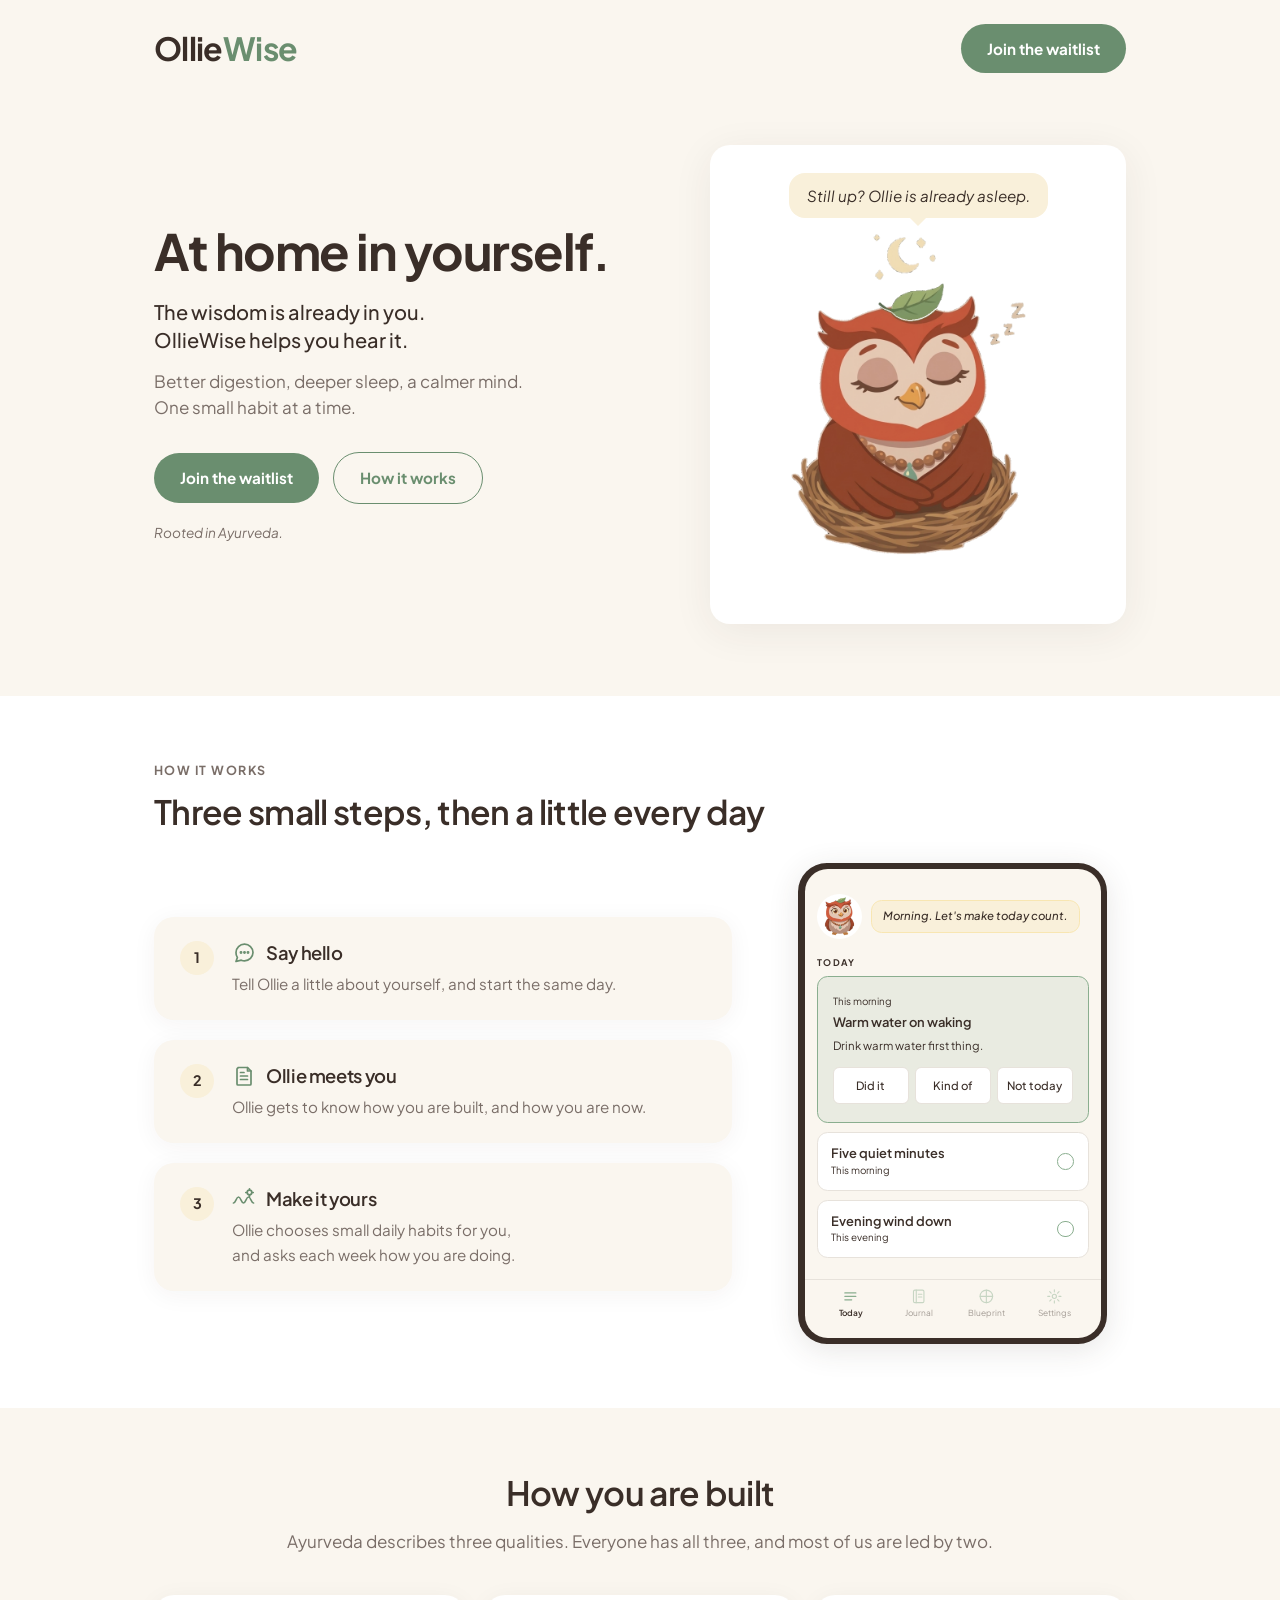
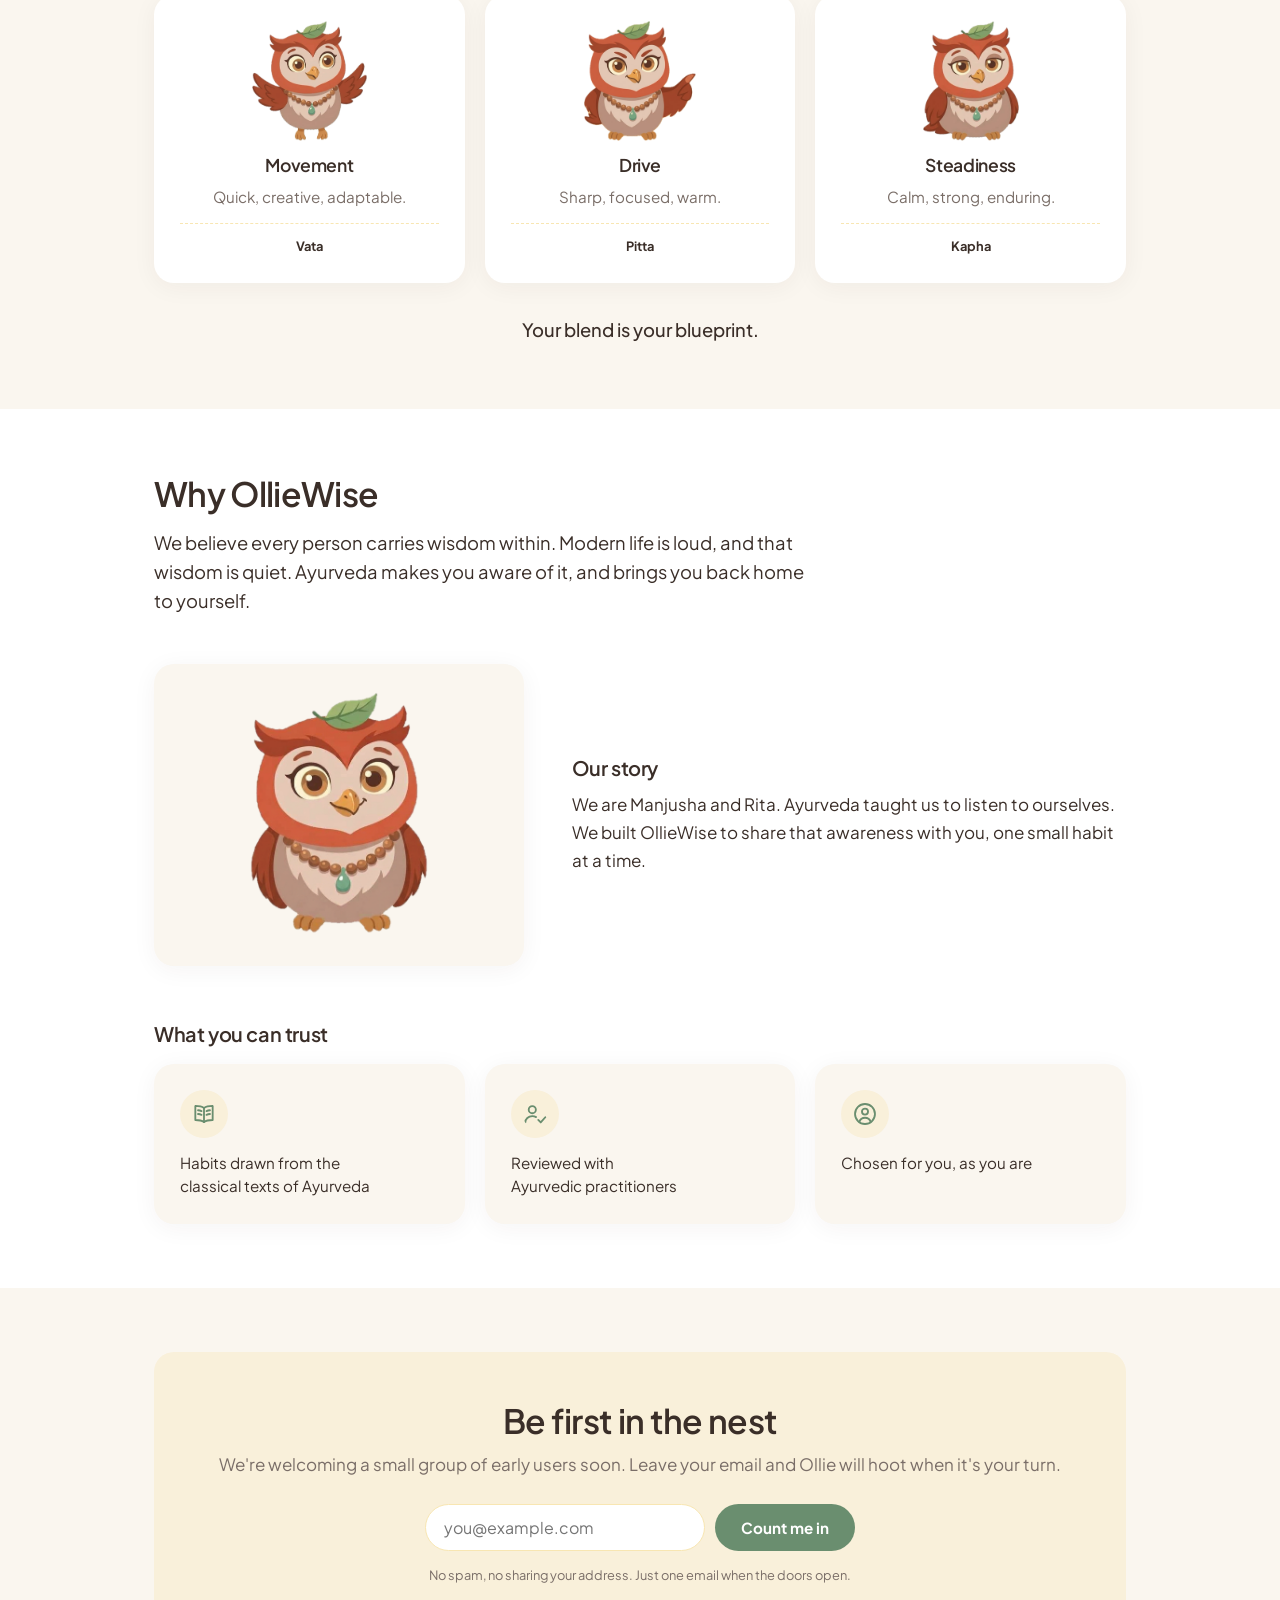
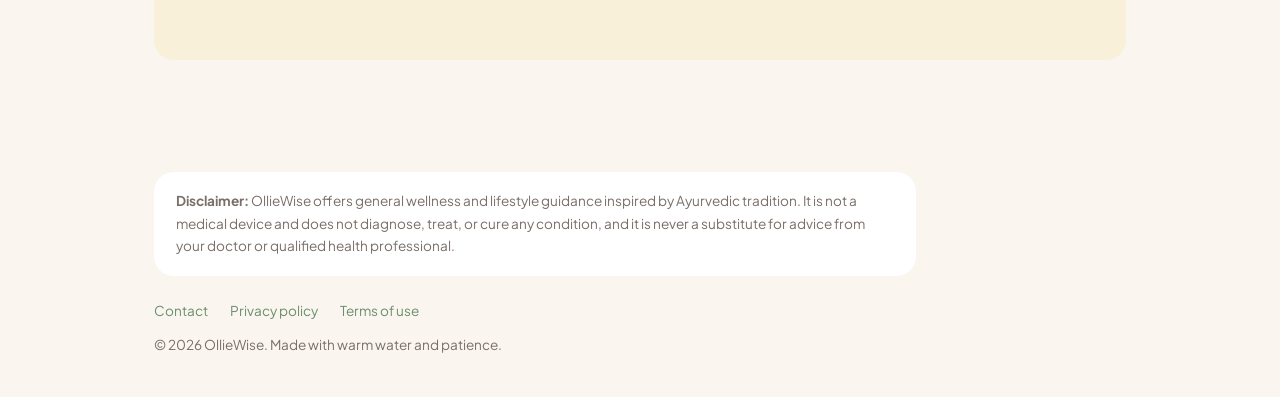
==== commit b5e64d8e: "Site: preview page polish Waitlist sits on ivory, How you are built is centred, hero uses the cleane" ====
--- a/preview.html
+++ b/preview.html
@@ -281,6 +281,8 @@
     border-top: 1px dashed var(--warm-border);
   }
   #built .pattern { align-items: center; text-align: center; }
+  #built h2, #built .section-lead { text-align: center; }
+  #built .section-lead { margin-left: auto; margin-right: auto; }
   .pattern-ollie { height: 120px; width: auto; margin-bottom: 14px; }
   #built .pattern .trad { align-self: stretch; }
   #built .patterns-close { text-align: center; }
@@ -377,7 +379,7 @@
     <div class="mascot-card">
       <div class="speech" id="ollie-speech">Evening. Time to wind down well.</div>
       <div class="ollie-stage" id="ollie-stage">
-        <img src="ollie.png" id="ollie-img" alt="Ollie the owl, with a green leaf on top of the head">
+        <img src="ollie_clean.png" id="ollie-img" alt="Ollie the owl, with a green leaf on top of the head">
         <img src="ollie_wing.png?v=6" id="ollie-wing" alt="" aria-hidden="true">
         <svg id="ollie-sun" viewBox="0 0 100 100" aria-hidden="true">
           <g class="rays">
@@ -572,7 +574,7 @@
   </div>
 </section>
 
-<section class="alt" id="waitlist">
+<section id="waitlist">
   <div class="wrap">
     <div class="waitlist-box">
       <h2 id="waitlist-title">Be first in the nest</h2>
@@ -621,7 +623,7 @@
       h >= 5 && h < 11  ? ['ollie_morning_base.png?v=6',
                            'Morning. Warm water before coffee, remember.',
                            'Ollie the owl, waving good morning under a little sun'] :
-      h >= 11 && h < 17 ? ['ollie.png',
+      h >= 11 && h < 17 ? ['ollie_clean.png',
                            'Afternoon. Your biggest meal belongs here.',
                            'Ollie the owl, with a green leaf on top of the head'] :
       h >= 17 && h < 22 ? ['ollie_evening.png',
@@ -668,7 +670,7 @@
     // {l,t,w,h} = left, top, width, height. Evening/night = no blink (sleepy).
     var EYES = {
       'ollie_morning_base.png?v=6': [ {l:16.5,t:27,w:22,h:20}, {l:45,t:25,w:20,h:20} ],
-      'ollie.png':                 [ {l:23,t:26,w:25,h:20}, {l:58,t:24,w:23.5,h:20} ],
+      'ollie_clean.png':                 [ {l:23,t:26,w:25,h:20}, {l:58,t:24,w:23.5,h:20} ],
       'ollie_evening.png':         [ {l:33,t:41.5,w:15,h:9.5}, {l:55.5,t:40.5,w:13.5,h:9.5} ]
     };
     var stage = document.getElementById('ollie-stage');
@@ -719,7 +721,7 @@
     // Morning gets the waving wing + crisp sun overlays.
     var isMorning = slot[0] === 'ollie_morning_base.png?v=6';
     stage.classList.toggle('is-morning', isMorning);
-    stage.classList.toggle('is-afternoon', slot[0] === 'ollie.png');
+    stage.classList.toggle('is-afternoon', slot[0] === 'ollie_clean.png');
     stage.classList.toggle('is-night', slot[0] === 'ollie_night_base.png?v=1');
     clearTimeout(waveTimer);
     if (isMorning && !reduce) scheduleWave();
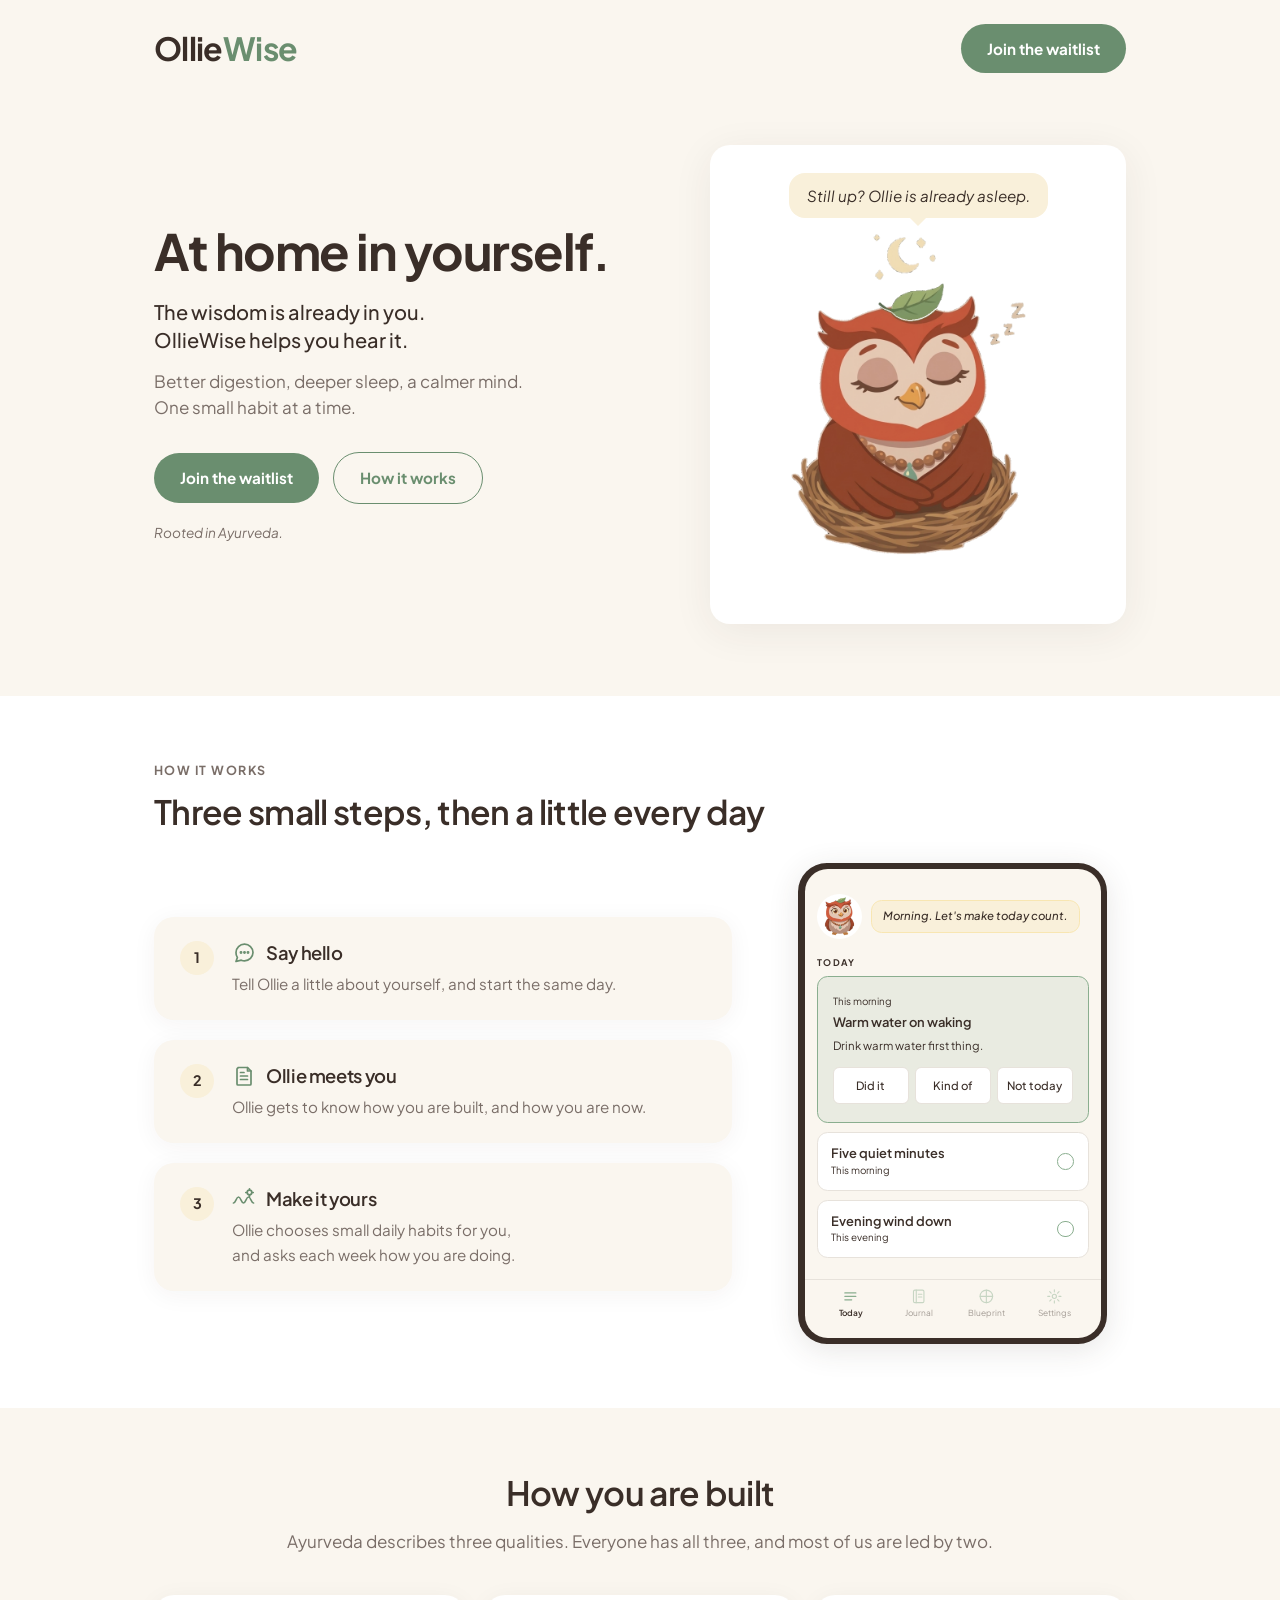
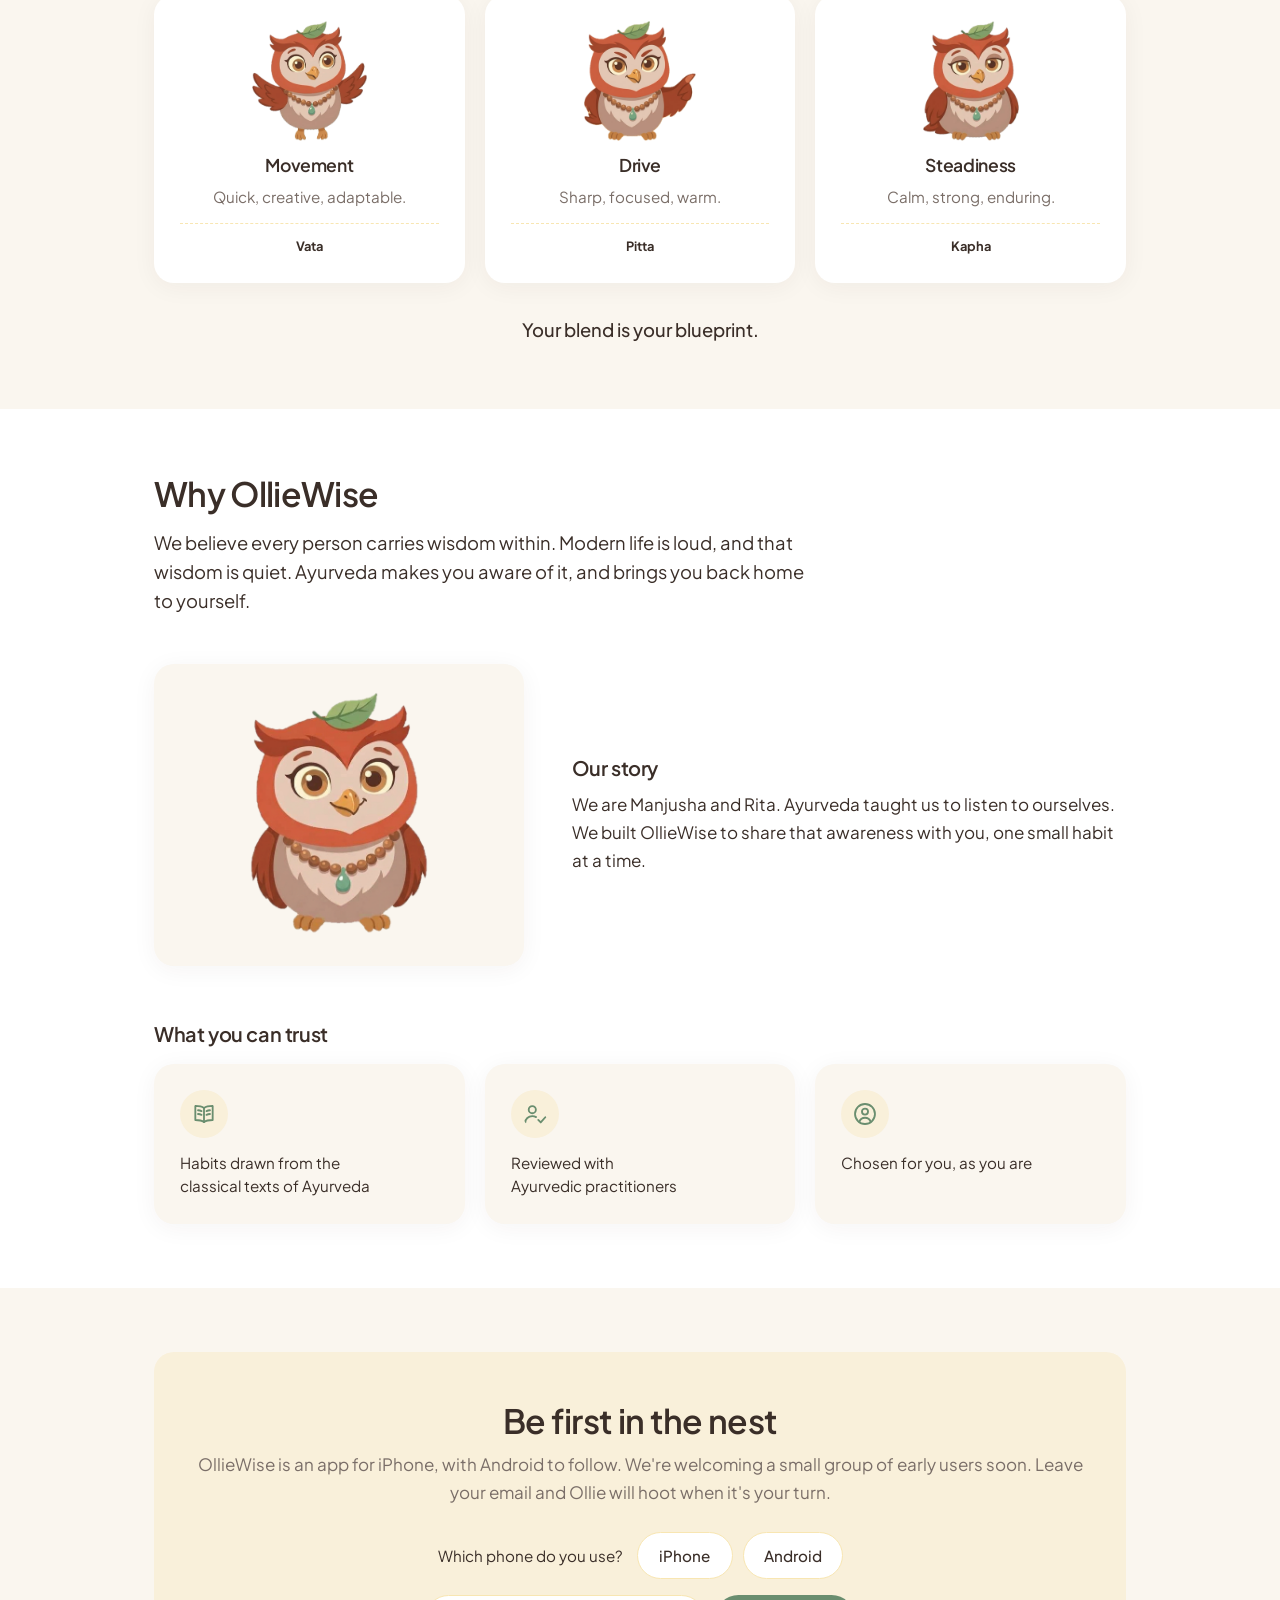
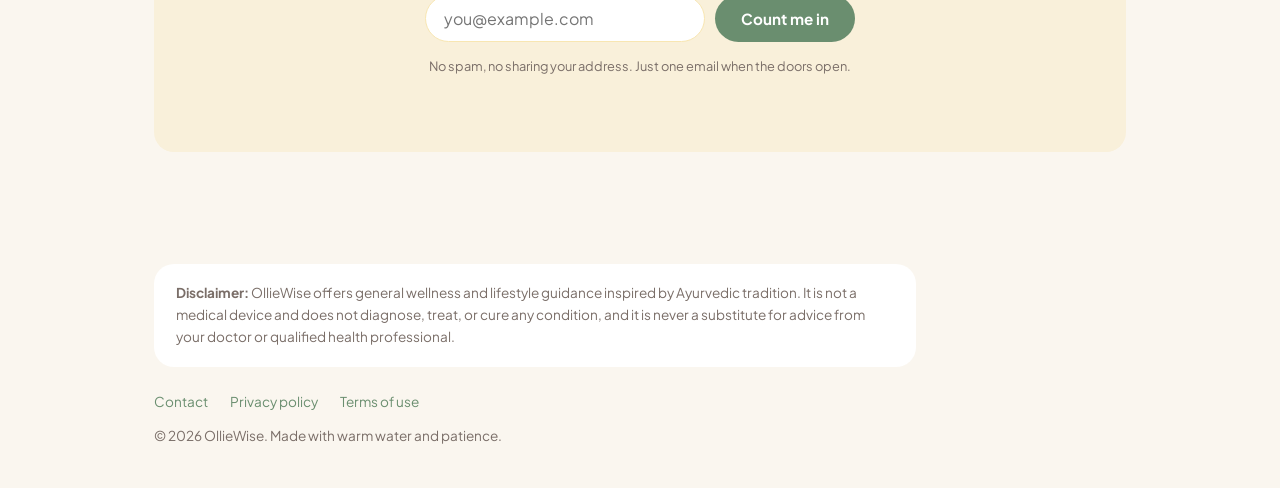
==== commit 72a048db: "Waitlist: ask which phone, and offer one tap email endings - Preview page: iPhone or Android choice," ====
--- a/preview.html
+++ b/preview.html
@@ -324,7 +324,26 @@
   }
   .waitlist-box h2 { margin-bottom: 10px; }
   .waitlist-box p { color: var(--ink-soft); margin-bottom: 26px; }
-  .waitlist-form { display: flex; gap: 10px; justify-content: center; flex-wrap: wrap; }
+  .waitlist-form { display: flex; flex-direction: column; align-items: center; gap: 16px; }
+  .email-row { display: flex; gap: 10px; justify-content: center; flex-wrap: wrap; }
+  .phone-choice { border: 0; display: flex; gap: 10px; align-items: center; justify-content: center; flex-wrap: wrap; }
+  .phone-choice legend { float: left; width: auto; font-size: 0.95rem; color: var(--ink); margin-right: 4px; }
+  .phone-choice label { cursor: pointer; }
+  .phone-choice input { position: absolute; opacity: 0; width: 1px; height: 1px; }
+  .phone-choice span {
+    display: inline-block; min-width: 96px; padding: 10px 20px; border-radius: 999px;
+    border: 1.5px solid var(--warm-border); background: #fff; color: var(--ink);
+    font-size: 0.95rem; font-weight: 500; transition: background 0.15s ease, border-color 0.15s ease;
+  }
+  .phone-choice input:checked + span { background: #E9EBE1; border-color: var(--cta); font-weight: 700; }
+  .phone-choice input:focus-visible + span { outline: 2px solid var(--sage); outline-offset: 2px; }
+  .email-domains { display: flex; gap: 8px; justify-content: center; flex-wrap: wrap; margin-top: -4px; }
+  .email-domains[hidden] { display: none; }
+  .email-domains button {
+    padding: 8px 14px; min-height: 36px; border-radius: 999px; border: 1px solid var(--warm-border);
+    background: #fff; color: var(--ink); font-size: 0.85rem; cursor: pointer;
+  }
+  .email-domains button:hover { border-color: var(--sage); }
   .waitlist-form input[type="email"] {
     padding: 12px 18px; border-radius: 999px; border: 1.5px solid var(--warm-border);
     font-size: 1rem; font-family: inherit; min-width: 280px; background: #fff;
@@ -348,6 +367,11 @@
     .mascot-card { order: -1; max-width: 300px; margin: 0 auto; padding: 20px; }
     .mascot-card img#ollie-img, .ollie-stage { max-width: 168px; }
     .steps, .patterns, .trust { grid-template-columns: 1fr; }
+    /* Waitlist on a phone: email, then the one tap endings, then the button */
+    .email-row { display: contents; }
+    #waitlist-email { order: 1; width: 100%; min-width: 0; }
+    .email-domains { order: 2; margin-top: -6px; }
+    .email-row .btn { order: 3; }
     .how-grid { grid-template-columns: 1fr; gap: 32px; }
     .app-shot { order: -1; }
     .about-story { grid-template-columns: 1fr; gap: 24px; margin-bottom: 48px; }
@@ -578,16 +602,33 @@
   <div class="wrap">
     <div class="waitlist-box">
       <h2 id="waitlist-title">Be first in the nest</h2>
-      <p id="waitlist-lead">We're welcoming a small group of early users soon.
-      Leave your email and Ollie will hoot when it's your turn.</p>
+      <p id="waitlist-lead">OllieWise is an app for iPhone, with Android to follow.
+      We're welcoming a small group of early users soon. Leave your email and
+      Ollie will hoot when it's your turn.</p>
       <form class="waitlist-form" id="waitlist-form"
             action="/api/waitlist" method="post">
-        <input type="email" name="email" placeholder="you@example.com"
-               required aria-label="Email address">
-        <!-- Honeypot: hidden from humans, irresistible to bots -->
-        <input type="text" name="nickname" tabindex="-1" autocomplete="off"
-               style="position:absolute; left:-9999px;" aria-hidden="true">
-        <button class="btn" type="submit">Count me in</button>
+        <fieldset class="phone-choice">
+          <legend>Which phone do you use?</legend>
+          <label><input type="radio" name="phone" value="iphone" required><span>iPhone</span></label>
+          <label><input type="radio" name="phone" value="android"><span>Android</span></label>
+        </fieldset>
+        <div class="email-row">
+          <input type="email" name="email" id="waitlist-email" placeholder="you@example.com"
+                 required aria-label="Email address" autocomplete="email" inputmode="email"
+                 autocapitalize="off" autocorrect="off" spellcheck="false">
+          <!-- Honeypot: hidden from humans, irresistible to bots -->
+          <input type="text" name="nickname" tabindex="-1" autocomplete="off"
+                 style="position:absolute; left:-9999px;" aria-hidden="true">
+          <button class="btn" type="submit">Count me in</button>
+        </div>
+        <!-- One tap endings for the email address. Shown once typing starts. -->
+        <div class="email-domains" id="email-domains" hidden>
+          <button type="button">@gmail.com</button>
+          <button type="button">@yahoo.com</button>
+          <button type="button">@icloud.com</button>
+          <button type="button">@outlook.com</button>
+          <button type="button">@hotmail.com</button>
+        </div>
       </form>
       <p class="form-note" id="waitlist-note">No spam, no sharing your address.
       Just one email when the doors open.</p>
@@ -636,6 +677,39 @@
 
     // Waitlist: submit via fetch, thank inline instead of redirecting.
     var form = document.getElementById('waitlist-form');
+
+    // One tap endings for the email address (@gmail.com and friends).
+    (function () {
+      var input = document.getElementById('waitlist-email');
+      var box = document.getElementById('email-domains');
+      if (!input || !box) return;
+      var chips = [].slice.call(box.querySelectorAll('button'));
+      function refresh() {
+        var v = input.value.trim();
+        var at = v.indexOf('@');
+        var local = at < 0 ? v : v.slice(0, at);
+        var typed = at < 0 ? '' : v.slice(at).toLowerCase();
+        var done = /@[^@\s]+\.[a-z]{2,}$/i.test(v);
+        var any = false;
+        chips.forEach(function (c) {
+          var show = !!local && !done && c.textContent.indexOf(typed) === 0;
+          c.hidden = !show;
+          if (show) any = true;
+        });
+        box.hidden = !any;
+      }
+      input.addEventListener('input', refresh);
+      chips.forEach(function (c) {
+        c.addEventListener('click', function () {
+          var v = input.value.trim();
+          var at = v.indexOf('@');
+          input.value = (at < 0 ? v : v.slice(0, at)) + c.textContent;
+          box.hidden = true;
+          input.focus();
+        });
+      });
+    })();
+
     form.addEventListener('submit', function (e) {
       e.preventDefault();
       var btn = form.querySelector('button');
